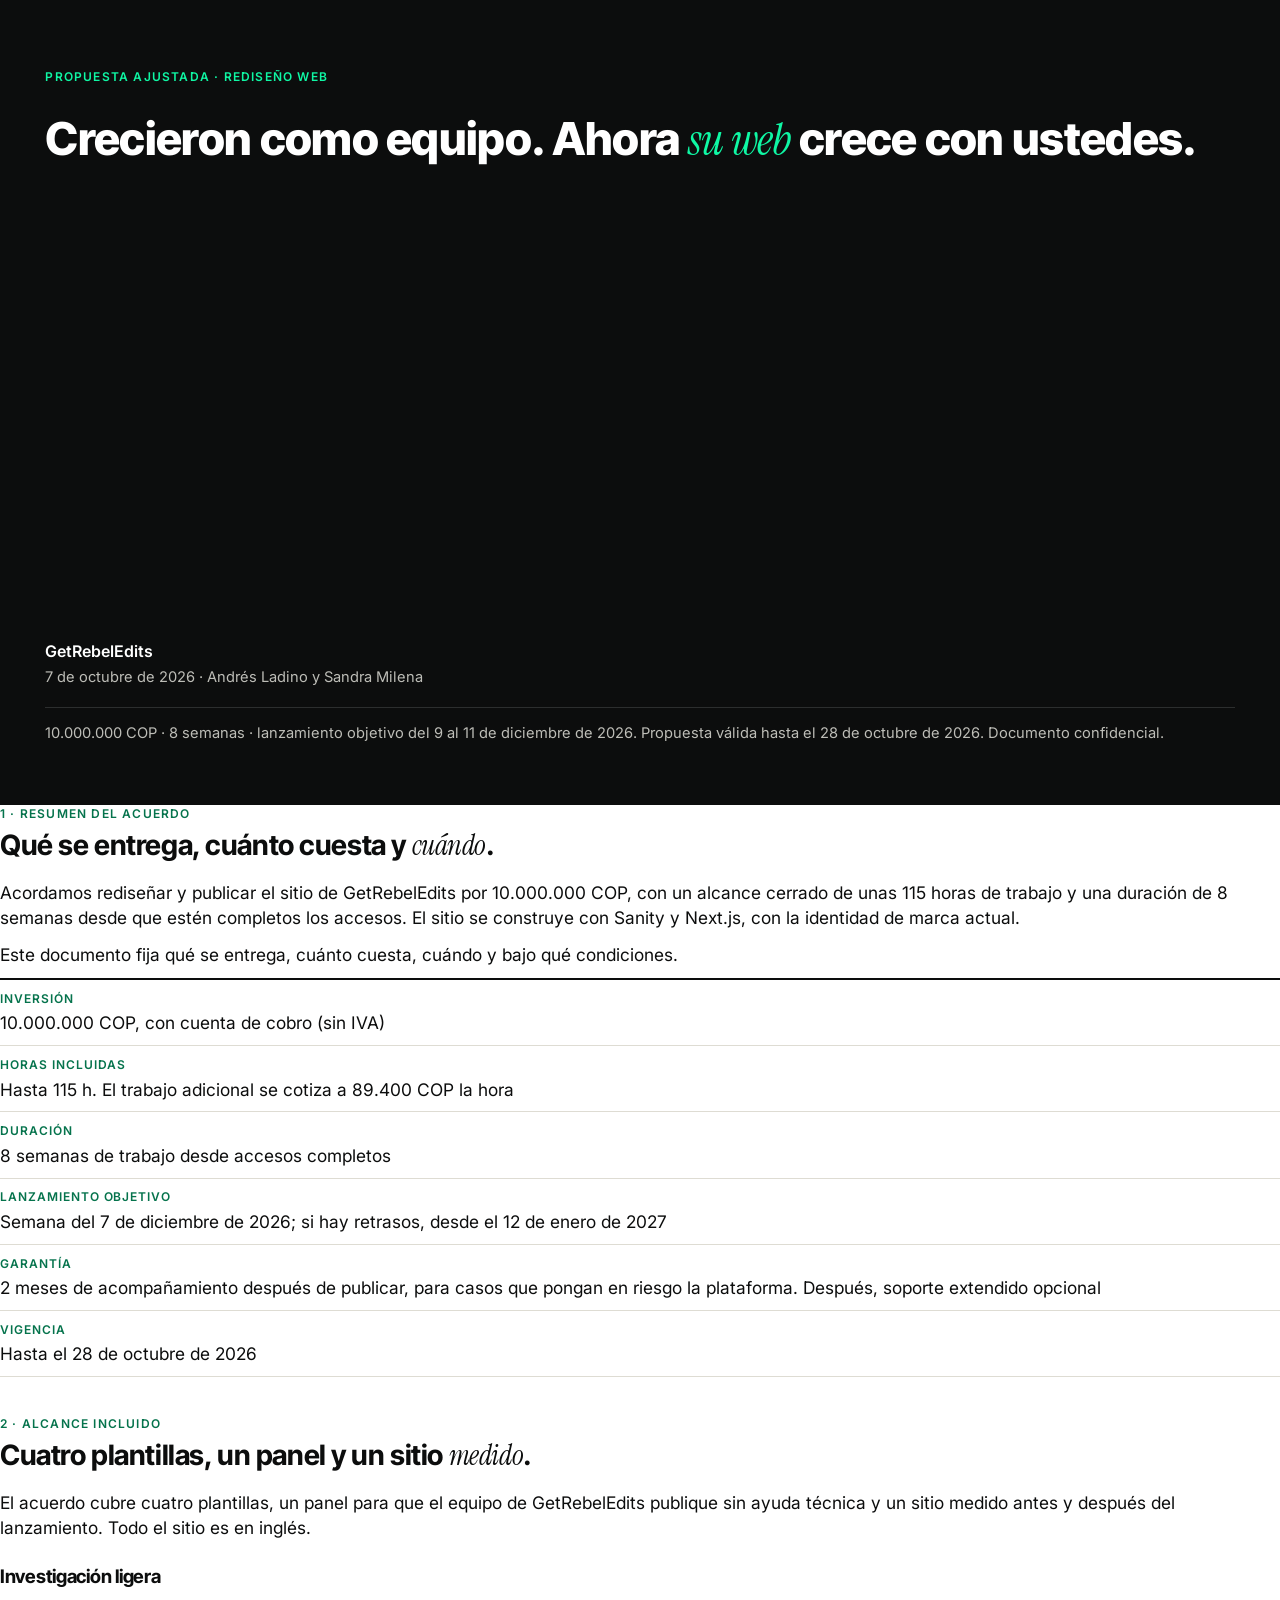
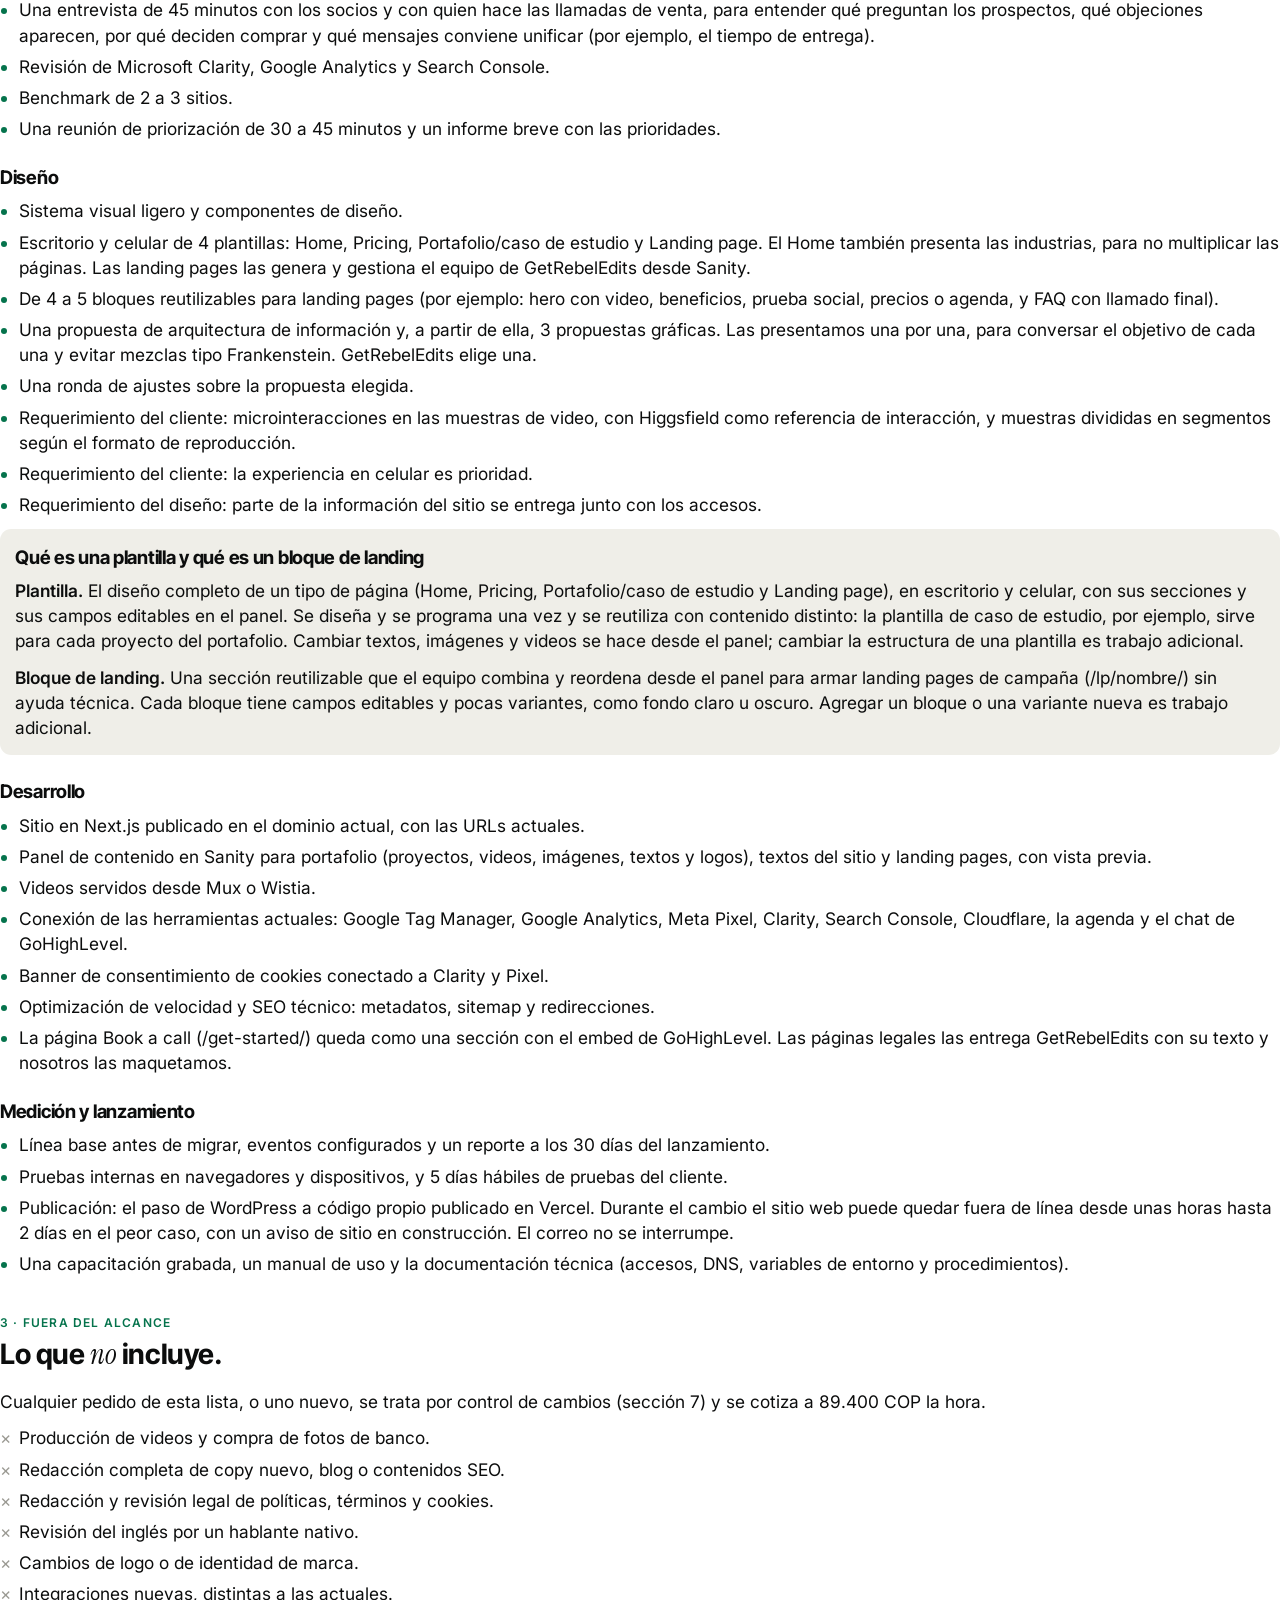
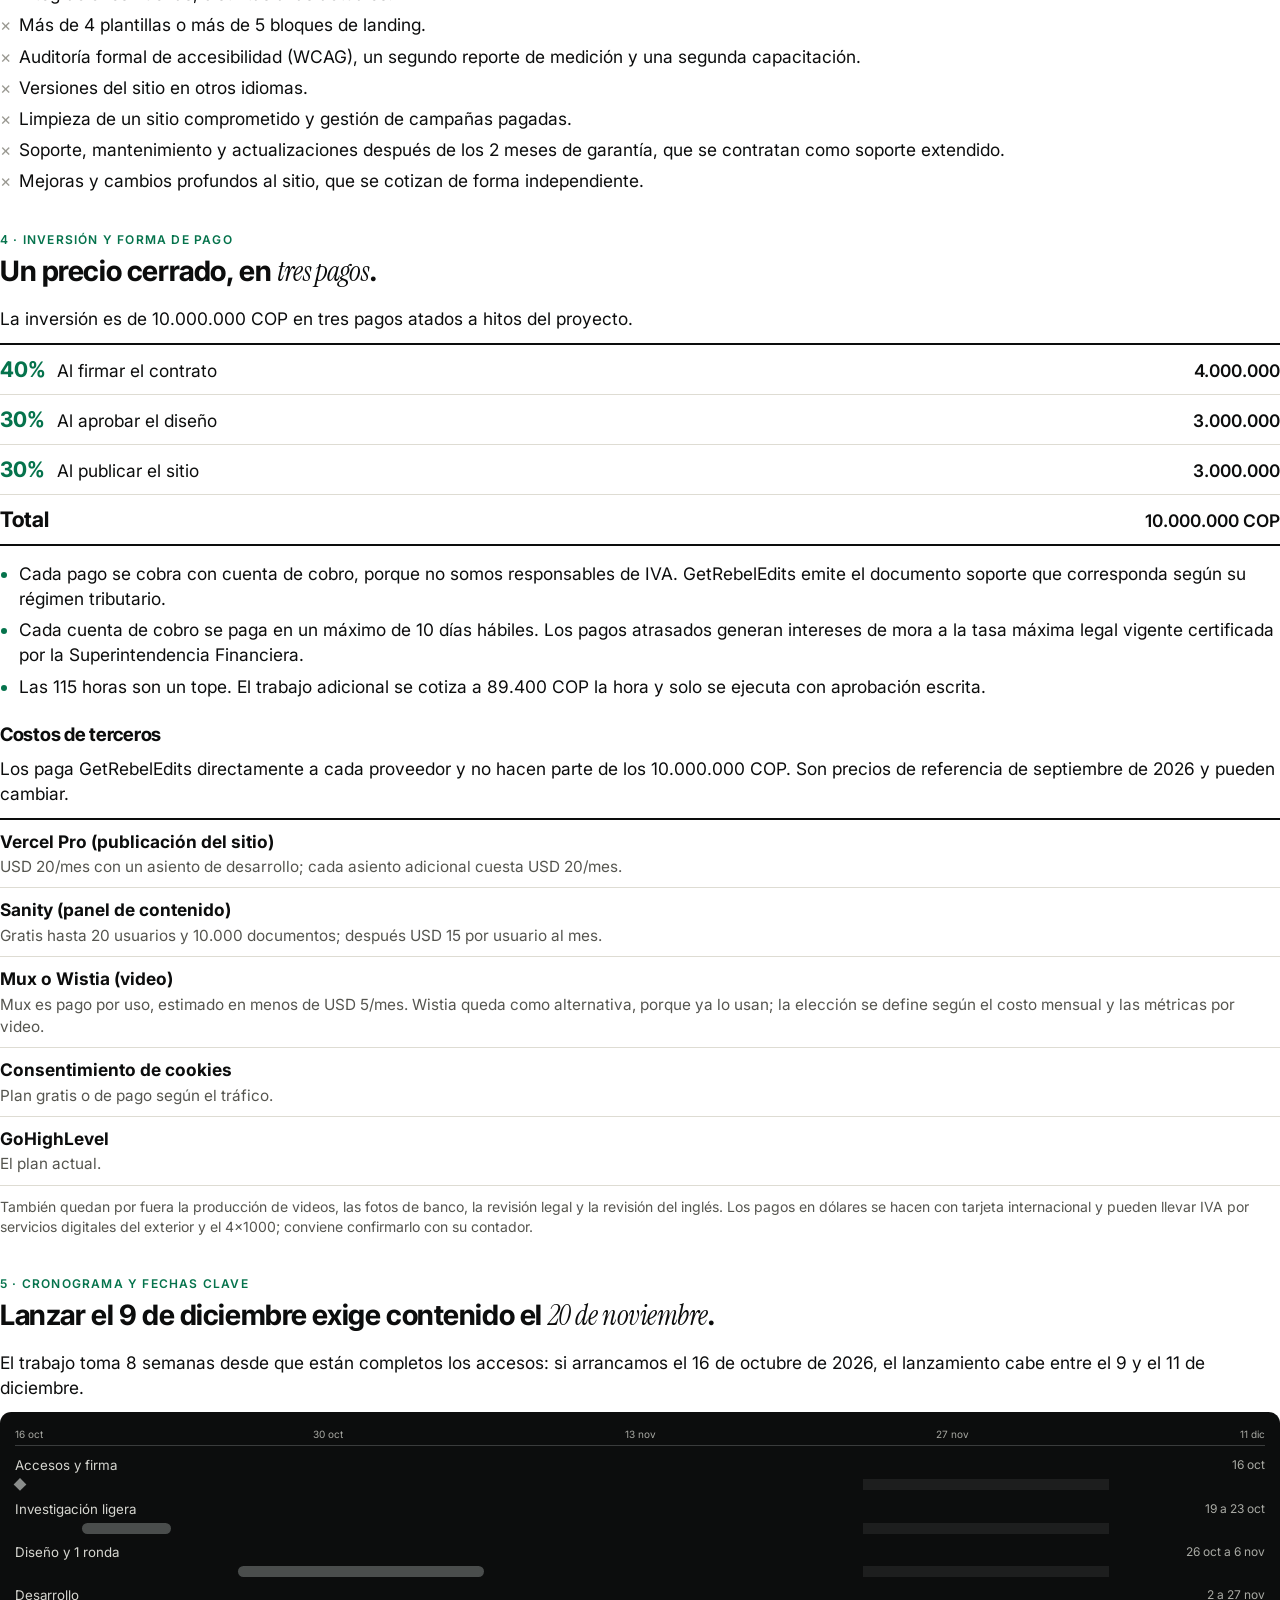
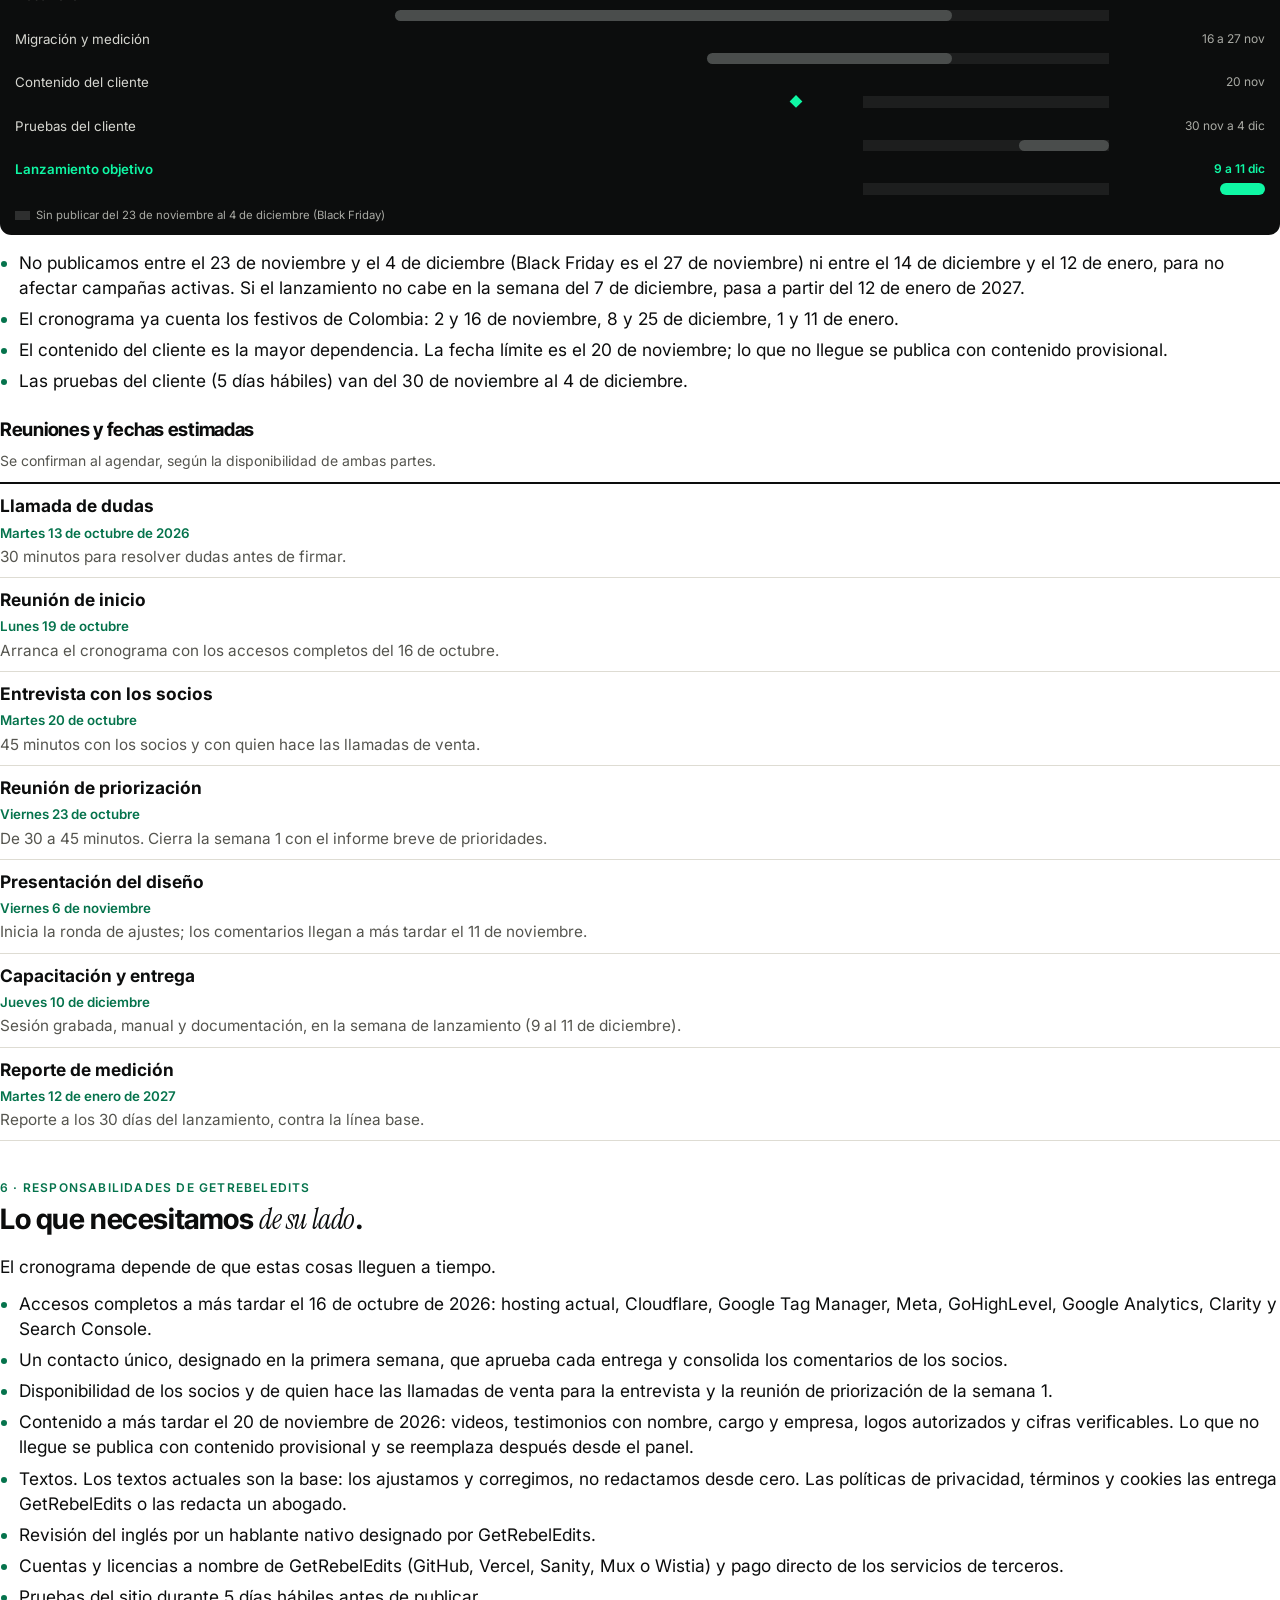
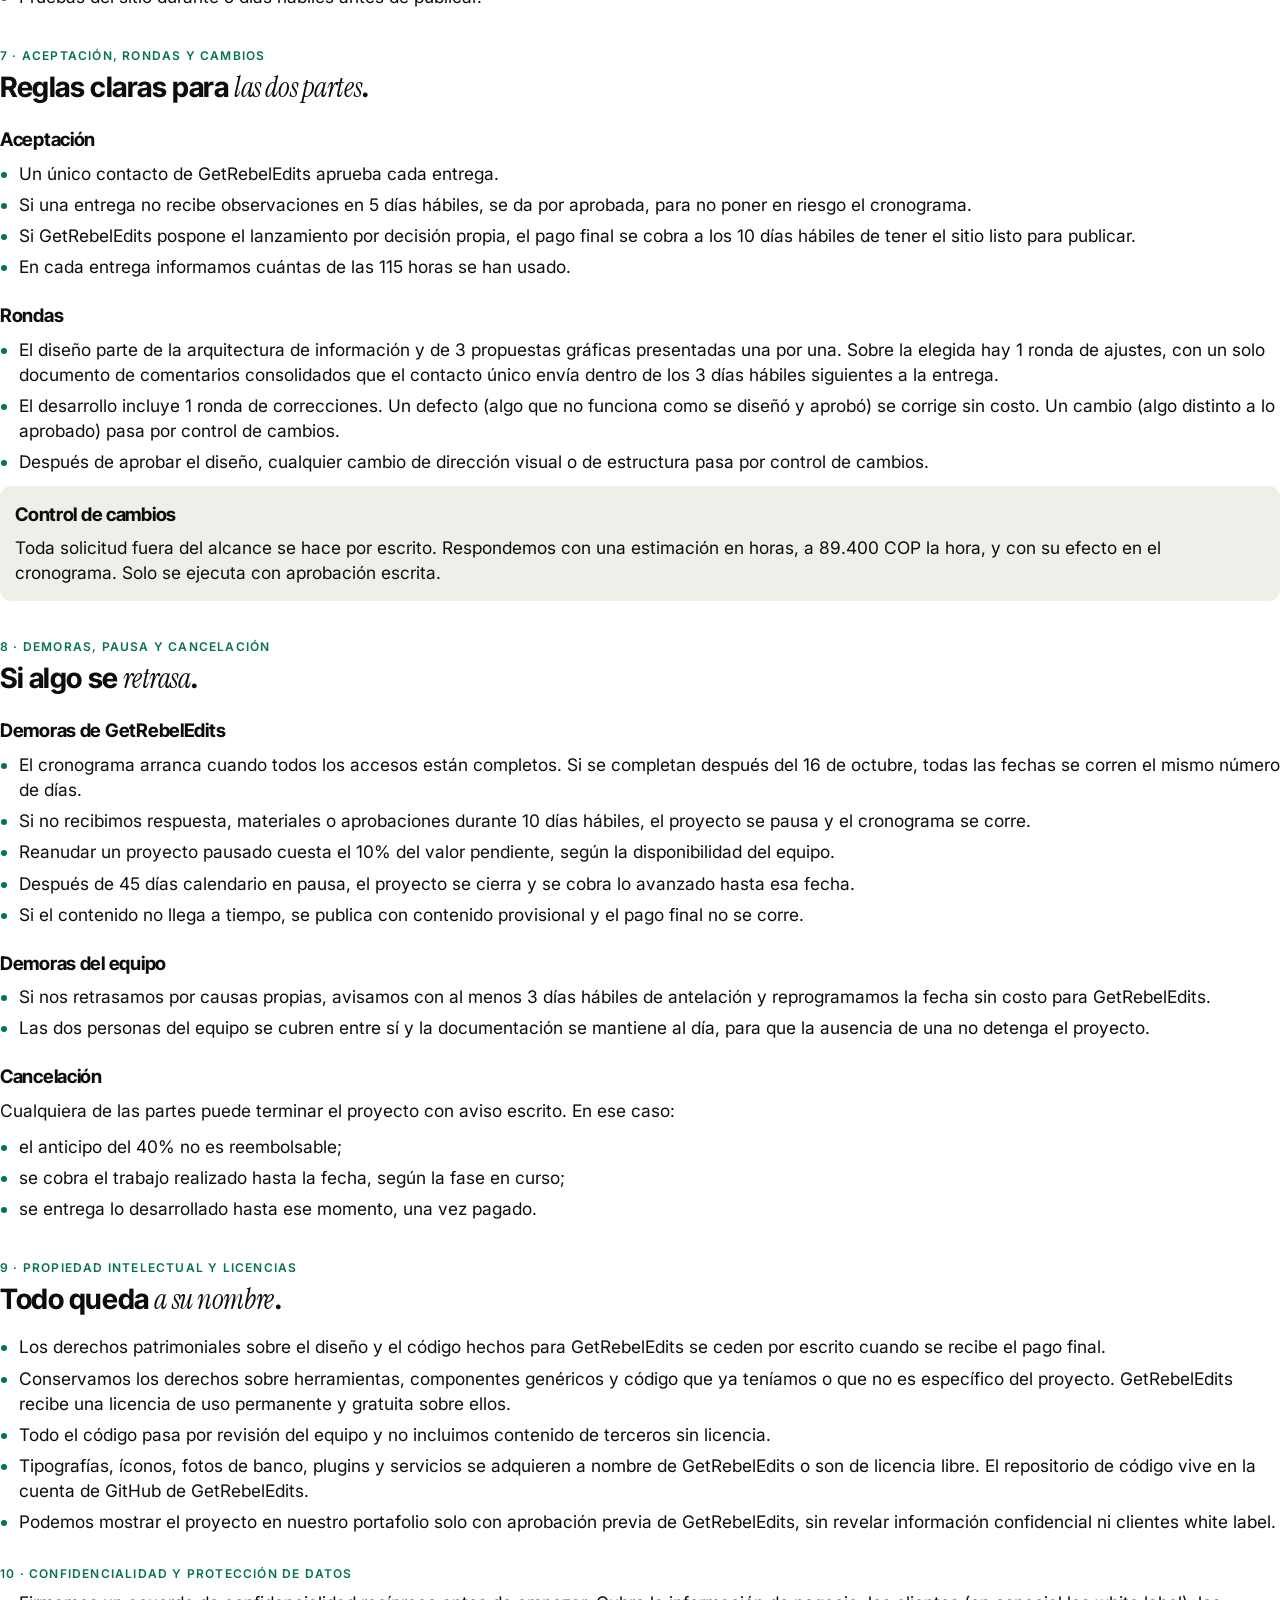
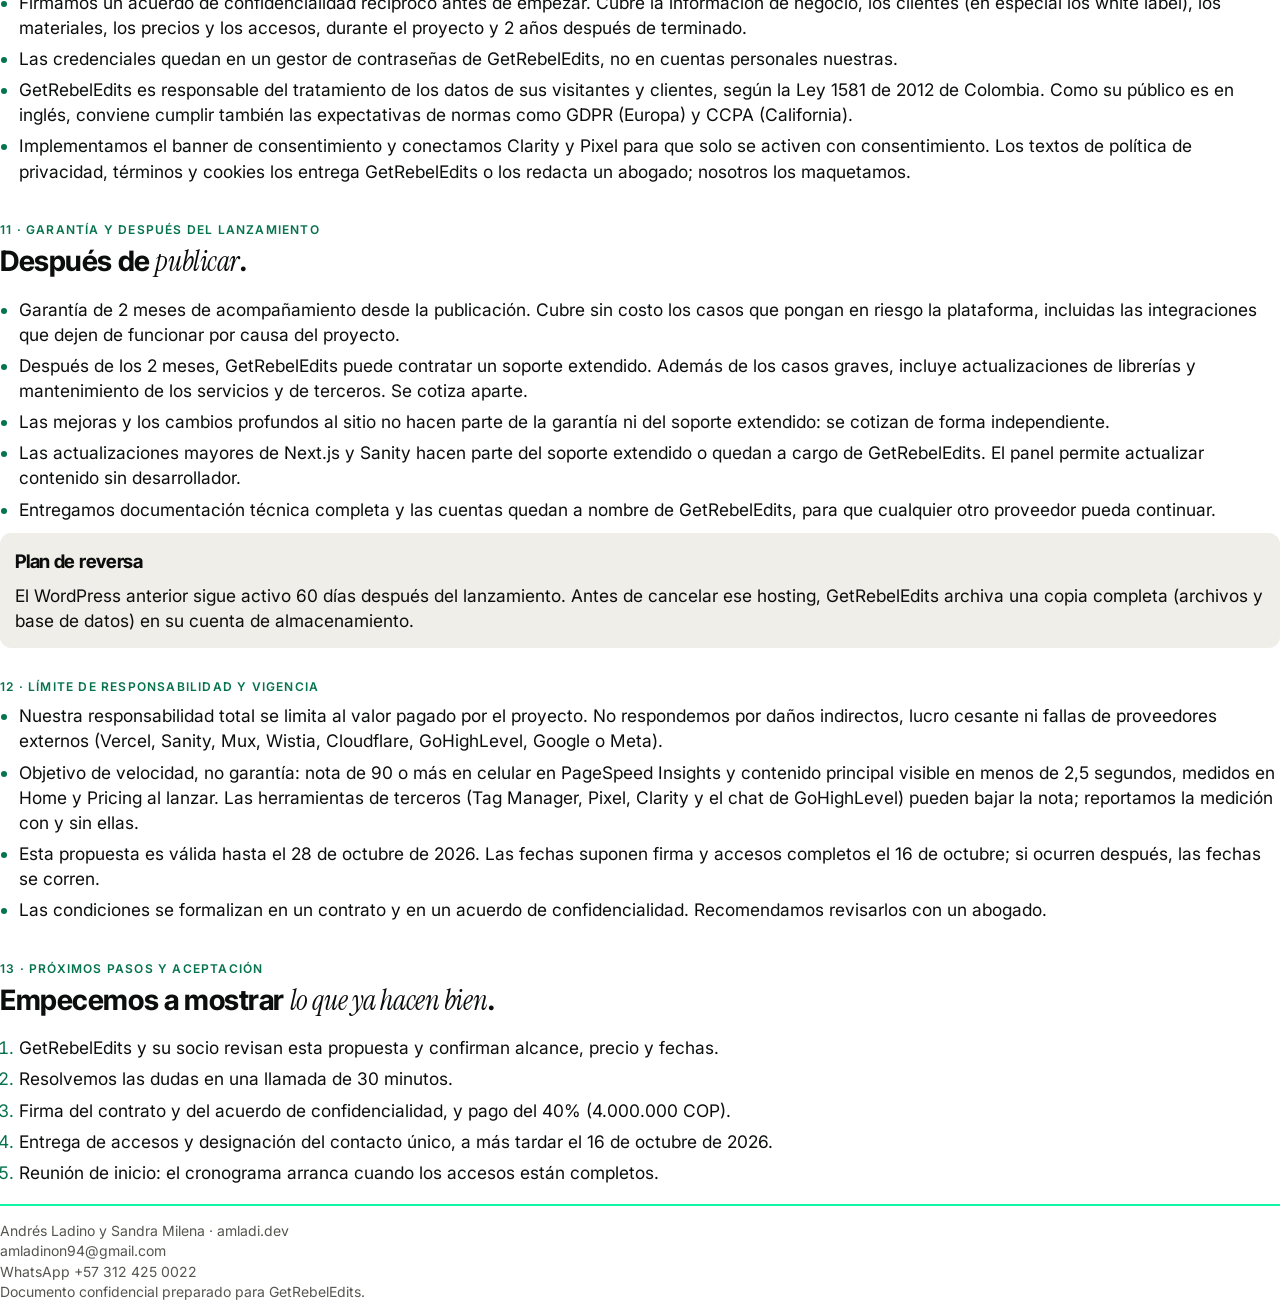
==== pdf-fuente/propuesta.html @ 44fd83f7 "Propuesta ajustada: 10M, 4 plantillas, cronograma y PDF para celular Co-Authored-By: Claude Opus 5.5" ====
<!doctype html>
<html lang="es">
<head>
<meta charset="utf-8">
<title>Propuesta de rediseño web · GetRebelEdits</title>
<link href="https://fonts.googleapis.com/css2?family=Inter:wght@400;500;600&family=Inter+Tight:wght@600;700;800&family=Instrument+Serif:ital@1&display=swap" rel="stylesheet">
<style>
  /* Formato para leer en celular: 120 × 213 mm, cuerpo 13 pt */
  @page { size: 120mm 213mm; margin: 13mm 12mm 14mm; }
  @page :first { margin: 0; }
  :root { --ink:#0c0d0d; --muted:#55554f; --line:#dedcd3; --mint:#0ff7a4; --mint-ink:#05734c; --tint:#efeee8; }
  * { box-sizing: border-box; }
  html { -webkit-print-color-adjust: exact; print-color-adjust: exact; }
  body { margin:0; font-family:"Inter",sans-serif; font-size:13pt; line-height:1.45; color:var(--ink); }
  h1,h2,h3 { font-family:"Inter Tight","Inter",sans-serif; letter-spacing:-.015em; margin:0; break-after:avoid; break-inside:avoid; }
  em { font-family:"Instrument Serif",Georgia,serif; font-style:italic; font-weight:400; }
  p { margin:0 0 3mm; }
  ul, ol { margin:0 0 3mm; padding-left:5mm; }
  li { margin-bottom:1.6mm; }
  li::marker { color:var(--mint-ink); }
  strong { font-weight:600; }

  .cover { height:213mm; display:flex; flex-direction:column; justify-content:space-between; break-after:page;
           background:var(--ink); color:#fff; margin:0; padding:18mm 12mm 16mm; }
  .cover .kicker { font-size:9pt; font-weight:600; letter-spacing:.1em; text-transform:uppercase; color:var(--mint); }
  .cover h1 { font-size:34pt; line-height:1; font-weight:800; margin-top:8mm; }
  .cover h1 em { color:var(--mint); }
  .cover .meta { font-size:11pt; color:#bdbdb7; }
  .cover .meta b { color:#fff; font-weight:600; display:block; font-size:12pt; margin-bottom:1mm; }
  .cover .stamp { border-top:1px solid #2c2e2e; padding-top:4mm; margin-top:5mm; }

  section { margin-top:10mm; }
  section:first-of-type { margin-top:0; }
  .num { break-after:avoid; font-size:9pt; font-weight:600; letter-spacing:.1em; text-transform:uppercase; color:var(--mint-ink); margin-bottom:2mm; }
  h2 { font-size:21pt; line-height:1.08; font-weight:700; margin-bottom:5mm; }
  h3 { font-size:14pt; font-weight:700; margin:6mm 0 2mm; }
  .lead { color:var(--muted); }

  .facts { border-top:2px solid var(--ink); margin:0 0 4mm; }
  .facts div { border-bottom:1px solid var(--line); padding:2.6mm 0; break-inside:avoid; }
  .facts dt { font-size:9pt; font-weight:600; letter-spacing:.08em; text-transform:uppercase; color:var(--mint-ink); }
  .facts dd { margin:.8mm 0 0; }

  .box { background:var(--tint); border-radius:3mm; padding:4mm; margin:3mm 0; -webkit-box-decoration-break:clone; box-decoration-break:clone; }
  .box h3 { margin-top:0; }
  .box p:last-child, .box ul:last-child { margin-bottom:0; }

  .pay { border-top:2px solid var(--ink); margin-bottom:4mm; }
  .pay div { display:flex; justify-content:space-between; align-items:baseline; border-bottom:1px solid var(--line); padding:2.4mm 0; }
  .pay b { font-family:"Inter Tight",sans-serif; font-size:16pt; color:var(--mint-ink); width:15mm; }
  .pay span { flex:1; }
  .pay i { font-style:normal; font-weight:600; }
  .pay .total { border-bottom:2px solid var(--ink); }
  .pay .total b { color:var(--ink); }

  /* Gantt para página angosta: 56 días del 16 oct al 11 dic */
  .gantt { background:var(--ink); color:#d6d6d0; border-radius:3mm; padding:4mm 4mm 3mm; margin:3mm 0 4mm; break-inside:avoid; }
  .g-axis { position:relative; height:5mm; font-size:7.5pt; color:#a9aaa4; border-bottom:1px solid #3a3c3c; margin-bottom:1.5mm; }
  .g-axis span { position:absolute; left:calc(var(--d)/56*100%); transform:translateX(-50%); white-space:nowrap; }
  .g-axis span:first-child { transform:none; } .g-axis span:last-child { transform:translateX(-100%); }
  .g-row { padding:1.2mm 0; }
  .g-row .t { display:flex; justify-content:space-between; font-size:10pt; }
  .g-row .t small { font-size:9pt; color:#a9aaa4; }
  .g-track { position:relative; height:3mm; margin-top:1mm; background:linear-gradient(90deg, transparent calc(38/56*100%), rgba(255,255,255,.07) calc(38/56*100%), rgba(255,255,255,.07) calc(49/56*100%), transparent calc(49/56*100%)); }
  .g-bar { position:absolute; top:0; height:3mm; left:calc(var(--a)/56*100%); width:calc((var(--b) - var(--a))/56*100%); border-radius:2mm; background:#4a4d4c; }
  .g-ms { position:absolute; top:.25mm; left:calc(var(--a)/56*100%); width:2.5mm; height:2.5mm; transform:translateX(-50%) rotate(45deg); background:#8a8d8b; }
  .g-row.key .g-ms, .g-row.launch .g-bar { background:var(--mint); }
  .g-row.launch .t { color:var(--mint); font-weight:600; }
  .g-note { font-size:8.5pt; color:#a9aaa4; margin-top:2mm; }
  .g-note i { display:inline-block; width:4mm; height:2.4mm; background:rgba(255,255,255,.14); vertical-align:middle; margin-right:1.5mm; }

  .meet div { border-bottom:1px solid var(--line); padding:2.4mm 0; break-inside:avoid; }
  .meet div:first-child { border-top:2px solid var(--ink); }
  .meet b { display:block; } .meet small { color:var(--mint-ink); font-weight:600; font-size:10pt; }
  .meet p { margin:.6mm 0 0; color:var(--muted); font-size:11.5pt; }

  .cost div { border-bottom:1px solid var(--line); padding:2.4mm 0; break-inside:avoid; }
  .cost div:first-child { border-top:2px solid var(--ink); }
  .cost b { display:block; }
  .cost p { margin:.6mm 0 0; color:var(--muted); font-size:11.5pt; }

  .x { list-style:none; padding:0; }
  .x li { padding-left:5mm; position:relative; }
  .x li::before { content:"×"; position:absolute; left:0; color:#9b9a93; }

  .small { font-size:10.5pt; color:var(--muted); }
  .end { margin-top:5mm; padding-top:4mm; border-top:2px solid var(--mint); font-size:10.5pt; color:var(--muted); }
</style>
</head>
<body>

<div class="cover">
  <div>
    <div class="kicker">Propuesta ajustada · Rediseño web</div>
    <h1>Crecieron como equipo. Ahora <em>su web</em> crece con ustedes.</h1>
  </div>
  <div class="meta">
    <b>GetRebelEdits</b>
    7 de octubre de 2026 · Andrés Ladino y Sandra Milena
    <div class="stamp">10.000.000 COP · 8 semanas · lanzamiento objetivo del 9 al 11 de diciembre de 2026. Propuesta válida hasta el 28 de octubre de 2026. Documento confidencial.</div>
  </div>
</div>

<section>
  <div class="num">1 · Resumen del acuerdo</div>
  <h2>Qué se entrega, cuánto cuesta y <em>cuándo</em>.</h2>
  <p>Acordamos rediseñar y publicar el sitio de GetRebelEdits por 10.000.000 COP, con un alcance cerrado de unas 115 horas de trabajo y una duración de 8 semanas desde que estén completos los accesos. El sitio se construye con Sanity y Next.js, con la identidad de marca actual.</p>
  <p>Este documento fija qué se entrega, cuánto cuesta, cuándo y bajo qué condiciones.</p>
  <dl class="facts">
    <div><dt>Inversión</dt><dd>10.000.000 COP, con cuenta de cobro (sin IVA)</dd></div>
    <div><dt>Horas incluidas</dt><dd>Hasta 115 h. El trabajo adicional se cotiza a 89.400 COP la hora</dd></div>
    <div><dt>Duración</dt><dd>8 semanas de trabajo desde accesos completos</dd></div>
    <div><dt>Lanzamiento objetivo</dt><dd>Semana del 7 de diciembre de 2026; si hay retrasos, desde el 12 de enero de 2027</dd></div>
    <div><dt>Garantía</dt><dd>2 meses de acompañamiento después de publicar, para casos que pongan en riesgo la plataforma. Después, soporte extendido opcional</dd></div>
    <div><dt>Vigencia</dt><dd>Hasta el 28 de octubre de 2026</dd></div>
  </dl>
</section>

<section>
  <div class="num">2 · Alcance incluido</div>
  <h2>Cuatro plantillas, un panel y un sitio <em>medido</em>.</h2>
  <p>El acuerdo cubre cuatro plantillas, un panel para que el equipo de GetRebelEdits publique sin ayuda técnica y un sitio medido antes y después del lanzamiento. Todo el sitio es en inglés.</p>

  <h3>Investigación ligera</h3>
  <ul>
    <li>Una entrevista de 45 minutos con los socios y con quien hace las llamadas de venta, para entender qué preguntan los prospectos, qué objeciones aparecen, por qué deciden comprar y qué mensajes conviene unificar (por ejemplo, el tiempo de entrega).</li>
    <li>Revisión de Microsoft Clarity, Google Analytics y Search Console.</li>
    <li>Benchmark de 2 a 3 sitios.</li>
    <li>Una reunión de priorización de 30 a 45 minutos y un informe breve con las prioridades.</li>
  </ul>

  <h3>Diseño</h3>
  <ul>
    <li>Sistema visual ligero y componentes de diseño.</li>
    <li>Escritorio y celular de 4 plantillas: Home, Pricing, Portafolio/caso de estudio y Landing page. El Home también presenta las industrias, para no multiplicar las páginas. Las landing pages las genera y gestiona el equipo de GetRebelEdits desde Sanity.</li>
    <li>De 4 a 5 bloques reutilizables para landing pages (por ejemplo: hero con video, beneficios, prueba social, precios o agenda, y FAQ con llamado final).</li>
    <li>Una propuesta de arquitectura de información y, a partir de ella, 3 propuestas gráficas. Las presentamos una por una, para conversar el objetivo de cada una y evitar mezclas tipo Frankenstein. GetRebelEdits elige una.</li>
    <li>Una ronda de ajustes sobre la propuesta elegida.</li>
    <li>Requerimiento del cliente: microinteracciones en las muestras de video, con Higgsfield como referencia de interacción, y muestras divididas en segmentos según el formato de reproducción.</li>
    <li>Requerimiento del cliente: la experiencia en celular es prioridad.</li>
    <li>Requerimiento del diseño: parte de la información del sitio se entrega junto con los accesos.</li>
  </ul>

  <div class="box">
    <h3>Qué es una plantilla y qué es un bloque de landing</h3>
    <p><strong>Plantilla.</strong> El diseño completo de un tipo de página (Home, Pricing, Portafolio/caso de estudio y Landing page), en escritorio y celular, con sus secciones y sus campos editables en el panel. Se diseña y se programa una vez y se reutiliza con contenido distinto: la plantilla de caso de estudio, por ejemplo, sirve para cada proyecto del portafolio. Cambiar textos, imágenes y videos se hace desde el panel; cambiar la estructura de una plantilla es trabajo adicional.</p>
    <p><strong>Bloque de landing.</strong> Una sección reutilizable que el equipo combina y reordena desde el panel para armar landing pages de campaña (/lp/nombre/) sin ayuda técnica. Cada bloque tiene campos editables y pocas variantes, como fondo claro u oscuro. Agregar un bloque o una variante nueva es trabajo adicional.</p>
  </div>

  <h3>Desarrollo</h3>
  <ul>
    <li>Sitio en Next.js publicado en el dominio actual, con las URLs actuales.</li>
    <li>Panel de contenido en Sanity para portafolio (proyectos, videos, imágenes, textos y logos), textos del sitio y landing pages, con vista previa.</li>
    <li>Videos servidos desde Mux o Wistia.</li>
    <li>Conexión de las herramientas actuales: Google Tag Manager, Google Analytics, Meta Pixel, Clarity, Search Console, Cloudflare, la agenda y el chat de GoHighLevel.</li>
    <li>Banner de consentimiento de cookies conectado a Clarity y Pixel.</li>
    <li>Optimización de velocidad y SEO técnico: metadatos, sitemap y redirecciones.</li>
    <li>La página Book a call (/get-started/) queda como una sección con el embed de GoHighLevel. Las páginas legales las entrega GetRebelEdits con su texto y nosotros las maquetamos.</li>
  </ul>

  <h3>Medición y lanzamiento</h3>
  <ul>
    <li>Línea base antes de migrar, eventos configurados y un reporte a los 30 días del lanzamiento.</li>
    <li>Pruebas internas en navegadores y dispositivos, y 5 días hábiles de pruebas del cliente.</li>
    <li>Publicación: el paso de WordPress a código propio publicado en Vercel. Durante el cambio el sitio web puede quedar fuera de línea desde unas horas hasta 2 días en el peor caso, con un aviso de sitio en construcción. El correo no se interrumpe.</li>
    <li>Una capacitación grabada, un manual de uso y la documentación técnica (accesos, DNS, variables de entorno y procedimientos).</li>
  </ul>
</section>

<section>
  <div class="num">3 · Fuera del alcance</div>
  <h2>Lo que <em>no</em> incluye.</h2>
  <p>Cualquier pedido de esta lista, o uno nuevo, se trata por control de cambios (sección 7) y se cotiza a 89.400 COP la hora.</p>
  <ul class="x">
    <li>Producción de videos y compra de fotos de banco.</li>
    <li>Redacción completa de copy nuevo, blog o contenidos SEO.</li>
    <li>Redacción y revisión legal de políticas, términos y cookies.</li>
    <li>Revisión del inglés por un hablante nativo.</li>
    <li>Cambios de logo o de identidad de marca.</li>
    <li>Integraciones nuevas, distintas a las actuales.</li>
    <li>Más de 4 plantillas o más de 5 bloques de landing.</li>
    <li>Auditoría formal de accesibilidad (WCAG), un segundo reporte de medición y una segunda capacitación.</li>
    <li>Versiones del sitio en otros idiomas.</li>
    <li>Limpieza de un sitio comprometido y gestión de campañas pagadas.</li>
    <li>Soporte, mantenimiento y actualizaciones después de los 2 meses de garantía, que se contratan como soporte extendido.</li>
    <li>Mejoras y cambios profundos al sitio, que se cotizan de forma independiente.</li>
  </ul>
</section>

<section>
  <div class="num">4 · Inversión y forma de pago</div>
  <h2>Un precio cerrado, en <em>tres pagos</em>.</h2>
  <p>La inversión es de 10.000.000 COP en tres pagos atados a hitos del proyecto.</p>
  <div class="pay">
    <div><b>40%</b><span>Al firmar el contrato</span><i>4.000.000</i></div>
    <div><b>30%</b><span>Al aprobar el diseño</span><i>3.000.000</i></div>
    <div><b>30%</b><span>Al publicar el sitio</span><i>3.000.000</i></div>
    <div class="total"><b>Total</b><span></span><i>10.000.000 COP</i></div>
  </div>
  <ul>
    <li>Cada pago se cobra con cuenta de cobro, porque no somos responsables de IVA. GetRebelEdits emite el documento soporte que corresponda según su régimen tributario.</li>
    <li>Cada cuenta de cobro se paga en un máximo de 10 días hábiles. Los pagos atrasados generan intereses de mora a la tasa máxima legal vigente certificada por la Superintendencia Financiera.</li>
    <li>Las 115 horas son un tope. El trabajo adicional se cotiza a 89.400 COP la hora y solo se ejecuta con aprobación escrita.</li>
  </ul>

  <h3>Costos de terceros</h3>
  <p>Los paga GetRebelEdits directamente a cada proveedor y no hacen parte de los 10.000.000 COP. Son precios de referencia de septiembre de 2026 y pueden cambiar.</p>
  <div class="cost">
    <div><b>Vercel Pro (publicación del sitio)</b><p>USD 20/mes con un asiento de desarrollo; cada asiento adicional cuesta USD 20/mes.</p></div>
    <div><b>Sanity (panel de contenido)</b><p>Gratis hasta 20 usuarios y 10.000 documentos; después USD 15 por usuario al mes.</p></div>
    <div><b>Mux o Wistia (video)</b><p>Mux es pago por uso, estimado en menos de USD 5/mes. Wistia queda como alternativa, porque ya lo usan; la elección se define según el costo mensual y las métricas por video.</p></div>
    <div><b>Consentimiento de cookies</b><p>Plan gratis o de pago según el tráfico.</p></div>
    <div><b>GoHighLevel</b><p>El plan actual.</p></div>
  </div>
  <p class="small" style="margin-top:3mm">También quedan por fuera la producción de videos, las fotos de banco, la revisión legal y la revisión del inglés. Los pagos en dólares se hacen con tarjeta internacional y pueden llevar IVA por servicios digitales del exterior y el 4x1000; conviene confirmarlo con su contador.</p>
</section>

<section>
  <div class="num">5 · Cronograma y fechas clave</div>
  <h2>Lanzar el 9 de diciembre exige contenido el <em>20 de noviembre</em>.</h2>
  <p>El trabajo toma 8 semanas desde que están completos los accesos: si arrancamos el 16 de octubre de 2026, el lanzamiento cabe entre el 9 y el 11 de diciembre.</p>

  <div class="gantt">
    <div class="g-axis"><span style="--d:0">16 oct</span><span style="--d:14">30 oct</span><span style="--d:28">13 nov</span><span style="--d:42">27 nov</span><span style="--d:56">11 dic</span></div>
    <div class="g-row"><div class="t">Accesos y firma <small>16 oct</small></div><div class="g-track"><i class="g-ms" style="--a:0;left:1.3mm"></i></div></div>
    <div class="g-row"><div class="t">Investigación ligera <small>19 a 23 oct</small></div><div class="g-track"><i class="g-bar" style="--a:3;--b:7"></i></div></div>
    <div class="g-row"><div class="t">Diseño y 1 ronda <small>26 oct a 6 nov</small></div><div class="g-track"><i class="g-bar" style="--a:10;--b:21"></i></div></div>
    <div class="g-row"><div class="t">Desarrollo <small>2 a 27 nov</small></div><div class="g-track"><i class="g-bar" style="--a:17;--b:42"></i></div></div>
    <div class="g-row"><div class="t">Migración y medición <small>16 a 27 nov</small></div><div class="g-track"><i class="g-bar" style="--a:31;--b:42"></i></div></div>
    <div class="g-row key"><div class="t">Contenido del cliente <small>20 nov</small></div><div class="g-track"><i class="g-ms" style="--a:35"></i></div></div>
    <div class="g-row"><div class="t">Pruebas del cliente <small>30 nov a 4 dic</small></div><div class="g-track"><i class="g-bar" style="--a:45;--b:49"></i></div></div>
    <div class="g-row launch"><div class="t">Lanzamiento objetivo <small style="color:inherit">9 a 11 dic</small></div><div class="g-track"><i class="g-bar" style="--a:54;--b:56"></i></div></div>
    <div class="g-note"><i></i>Sin publicar del 23 de noviembre al 4 de diciembre (Black Friday)</div>
  </div>

  <ul>
    <li>No publicamos entre el 23 de noviembre y el 4 de diciembre (Black Friday es el 27 de noviembre) ni entre el 14 de diciembre y el 12 de enero, para no afectar campañas activas. Si el lanzamiento no cabe en la semana del 7 de diciembre, pasa a partir del 12 de enero de 2027.</li>
    <li>El cronograma ya cuenta los festivos de Colombia: 2 y 16 de noviembre, 8 y 25 de diciembre, 1 y 11 de enero.</li>
    <li>El contenido del cliente es la mayor dependencia. La fecha límite es el 20 de noviembre; lo que no llegue se publica con contenido provisional.</li>
    <li>Las pruebas del cliente (5 días hábiles) van del 30 de noviembre al 4 de diciembre.</li>
  </ul>

  <h3>Reuniones y fechas estimadas</h3>
  <p class="small">Se confirman al agendar, según la disponibilidad de ambas partes.</p>
  <div class="meet">
    <div><b>Llamada de dudas</b><small>Martes 13 de octubre de 2026</small><p>30 minutos para resolver dudas antes de firmar.</p></div>
    <div><b>Reunión de inicio</b><small>Lunes 19 de octubre</small><p>Arranca el cronograma con los accesos completos del 16 de octubre.</p></div>
    <div><b>Entrevista con los socios</b><small>Martes 20 de octubre</small><p>45 minutos con los socios y con quien hace las llamadas de venta.</p></div>
    <div><b>Reunión de priorización</b><small>Viernes 23 de octubre</small><p>De 30 a 45 minutos. Cierra la semana 1 con el informe breve de prioridades.</p></div>
    <div><b>Presentación del diseño</b><small>Viernes 6 de noviembre</small><p>Inicia la ronda de ajustes; los comentarios llegan a más tardar el 11 de noviembre.</p></div>
    <div><b>Capacitación y entrega</b><small>Jueves 10 de diciembre</small><p>Sesión grabada, manual y documentación, en la semana de lanzamiento (9 al 11 de diciembre).</p></div>
    <div><b>Reporte de medición</b><small>Martes 12 de enero de 2027</small><p>Reporte a los 30 días del lanzamiento, contra la línea base.</p></div>
  </div>
</section>

<section>
  <div class="num">6 · Responsabilidades de GetRebelEdits</div>
  <h2>Lo que necesitamos <em>de su lado</em>.</h2>
  <p>El cronograma depende de que estas cosas lleguen a tiempo.</p>
  <ul>
    <li>Accesos completos a más tardar el 16 de octubre de 2026: hosting actual, Cloudflare, Google Tag Manager, Meta, GoHighLevel, Google Analytics, Clarity y Search Console.</li>
    <li>Un contacto único, designado en la primera semana, que aprueba cada entrega y consolida los comentarios de los socios.</li>
    <li>Disponibilidad de los socios y de quien hace las llamadas de venta para la entrevista y la reunión de priorización de la semana 1.</li>
    <li>Contenido a más tardar el 20 de noviembre de 2026: videos, testimonios con nombre, cargo y empresa, logos autorizados y cifras verificables. Lo que no llegue se publica con contenido provisional y se reemplaza después desde el panel.</li>
    <li>Textos. Los textos actuales son la base: los ajustamos y corregimos, no redactamos desde cero. Las políticas de privacidad, términos y cookies las entrega GetRebelEdits o las redacta un abogado.</li>
    <li>Revisión del inglés por un hablante nativo designado por GetRebelEdits.</li>
    <li>Cuentas y licencias a nombre de GetRebelEdits (GitHub, Vercel, Sanity, Mux o Wistia) y pago directo de los servicios de terceros.</li>
    <li>Pruebas del sitio durante 5 días hábiles antes de publicar.</li>
  </ul>
</section>

<section>
  <div class="num">7 · Aceptación, rondas y cambios</div>
  <h2>Reglas claras para <em>las dos partes</em>.</h2>
  <h3>Aceptación</h3>
  <ul>
    <li>Un único contacto de GetRebelEdits aprueba cada entrega.</li>
    <li>Si una entrega no recibe observaciones en 5 días hábiles, se da por aprobada, para no poner en riesgo el cronograma.</li>
    <li>Si GetRebelEdits pospone el lanzamiento por decisión propia, el pago final se cobra a los 10 días hábiles de tener el sitio listo para publicar.</li>
    <li>En cada entrega informamos cuántas de las 115 horas se han usado.</li>
  </ul>
  <h3>Rondas</h3>
  <ul>
    <li>El diseño parte de la arquitectura de información y de 3 propuestas gráficas presentadas una por una. Sobre la elegida hay 1 ronda de ajustes, con un solo documento de comentarios consolidados que el contacto único envía dentro de los 3 días hábiles siguientes a la entrega.</li>
    <li>El desarrollo incluye 1 ronda de correcciones. Un defecto (algo que no funciona como se diseñó y aprobó) se corrige sin costo. Un cambio (algo distinto a lo aprobado) pasa por control de cambios.</li>
    <li>Después de aprobar el diseño, cualquier cambio de dirección visual o de estructura pasa por control de cambios.</li>
  </ul>
  <div class="box">
    <h3>Control de cambios</h3>
    <p>Toda solicitud fuera del alcance se hace por escrito. Respondemos con una estimación en horas, a 89.400 COP la hora, y con su efecto en el cronograma. Solo se ejecuta con aprobación escrita.</p>
  </div>
</section>

<section>
  <div class="num">8 · Demoras, pausa y cancelación</div>
  <h2>Si algo se <em>retrasa</em>.</h2>
  <h3>Demoras de GetRebelEdits</h3>
  <ul>
    <li>El cronograma arranca cuando todos los accesos están completos. Si se completan después del 16 de octubre, todas las fechas se corren el mismo número de días.</li>
    <li>Si no recibimos respuesta, materiales o aprobaciones durante 10 días hábiles, el proyecto se pausa y el cronograma se corre.</li>
    <li>Reanudar un proyecto pausado cuesta el 10% del valor pendiente, según la disponibilidad del equipo.</li>
    <li>Después de 45 días calendario en pausa, el proyecto se cierra y se cobra lo avanzado hasta esa fecha.</li>
    <li>Si el contenido no llega a tiempo, se publica con contenido provisional y el pago final no se corre.</li>
  </ul>
  <h3>Demoras del equipo</h3>
  <ul>
    <li>Si nos retrasamos por causas propias, avisamos con al menos 3 días hábiles de antelación y reprogramamos la fecha sin costo para GetRebelEdits.</li>
    <li>Las dos personas del equipo se cubren entre sí y la documentación se mantiene al día, para que la ausencia de una no detenga el proyecto.</li>
  </ul>
  <h3>Cancelación</h3>
  <p>Cualquiera de las partes puede terminar el proyecto con aviso escrito. En ese caso:</p>
  <ul>
    <li>el anticipo del 40% no es reembolsable;</li>
    <li>se cobra el trabajo realizado hasta la fecha, según la fase en curso;</li>
    <li>se entrega lo desarrollado hasta ese momento, una vez pagado.</li>
  </ul>
</section>

<section>
  <div class="num">9 · Propiedad intelectual y licencias</div>
  <h2>Todo queda <em>a su nombre</em>.</h2>
  <ul>
    <li>Los derechos patrimoniales sobre el diseño y el código hechos para GetRebelEdits se ceden por escrito cuando se recibe el pago final.</li>
    <li>Conservamos los derechos sobre herramientas, componentes genéricos y código que ya teníamos o que no es específico del proyecto. GetRebelEdits recibe una licencia de uso permanente y gratuita sobre ellos.</li>
    <li>Todo el código pasa por revisión del equipo y no incluimos contenido de terceros sin licencia.</li>
    <li>Tipografías, íconos, fotos de banco, plugins y servicios se adquieren a nombre de GetRebelEdits o son de licencia libre. El repositorio de código vive en la cuenta de GitHub de GetRebelEdits.</li>
    <li>Podemos mostrar el proyecto en nuestro portafolio solo con aprobación previa de GetRebelEdits, sin revelar información confidencial ni clientes white label.</li>
  </ul>

  <div class="num" style="margin-top:8mm">10 · Confidencialidad y protección de datos</div>
  <ul>
    <li>Firmamos un acuerdo de confidencialidad recíproco antes de empezar. Cubre la información de negocio, los clientes (en especial los white label), los materiales, los precios y los accesos, durante el proyecto y 2 años después de terminado.</li>
    <li>Las credenciales quedan en un gestor de contraseñas de GetRebelEdits, no en cuentas personales nuestras.</li>
    <li>GetRebelEdits es responsable del tratamiento de los datos de sus visitantes y clientes, según la Ley 1581 de 2012 de Colombia. Como su público es en inglés, conviene cumplir también las expectativas de normas como GDPR (Europa) y CCPA (California).</li>
    <li>Implementamos el banner de consentimiento y conectamos Clarity y Pixel para que solo se activen con consentimiento. Los textos de política de privacidad, términos y cookies los entrega GetRebelEdits o los redacta un abogado; nosotros los maquetamos.</li>
  </ul>
</section>

<section>
  <div class="num">11 · Garantía y después del lanzamiento</div>
  <h2>Después de <em>publicar</em>.</h2>
  <ul>
    <li>Garantía de 2 meses de acompañamiento desde la publicación. Cubre sin costo los casos que pongan en riesgo la plataforma, incluidas las integraciones que dejen de funcionar por causa del proyecto.</li>
    <li>Después de los 2 meses, GetRebelEdits puede contratar un soporte extendido. Además de los casos graves, incluye actualizaciones de librerías y mantenimiento de los servicios y de terceros. Se cotiza aparte.</li>
    <li>Las mejoras y los cambios profundos al sitio no hacen parte de la garantía ni del soporte extendido: se cotizan de forma independiente.</li>
    <li>Las actualizaciones mayores de Next.js y Sanity hacen parte del soporte extendido o quedan a cargo de GetRebelEdits. El panel permite actualizar contenido sin desarrollador.</li>
    <li>Entregamos documentación técnica completa y las cuentas quedan a nombre de GetRebelEdits, para que cualquier otro proveedor pueda continuar.</li>
  </ul>
  <div class="box">
    <h3>Plan de reversa</h3>
    <p>El WordPress anterior sigue activo 60 días después del lanzamiento. Antes de cancelar ese hosting, GetRebelEdits archiva una copia completa (archivos y base de datos) en su cuenta de almacenamiento.</p>
  </div>

  <div class="num" style="margin-top:8mm">12 · Límite de responsabilidad y vigencia</div>
  <ul>
    <li>Nuestra responsabilidad total se limita al valor pagado por el proyecto. No respondemos por daños indirectos, lucro cesante ni fallas de proveedores externos (Vercel, Sanity, Mux, Wistia, Cloudflare, GoHighLevel, Google o Meta).</li>
    <li>Objetivo de velocidad, no garantía: nota de 90 o más en celular en PageSpeed Insights y contenido principal visible en menos de 2,5 segundos, medidos en Home y Pricing al lanzar. Las herramientas de terceros (Tag Manager, Pixel, Clarity y el chat de GoHighLevel) pueden bajar la nota; reportamos la medición con y sin ellas.</li>
    <li>Esta propuesta es válida hasta el 28 de octubre de 2026. Las fechas suponen firma y accesos completos el 16 de octubre; si ocurren después, las fechas se corren.</li>
    <li>Las condiciones se formalizan en un contrato y en un acuerdo de confidencialidad. Recomendamos revisarlos con un abogado.</li>
  </ul>
</section>

<section>
  <div class="num">13 · Próximos pasos y aceptación</div>
  <h2>Empecemos a mostrar <em>lo que ya hacen bien</em>.</h2>
  <ol>
    <li>GetRebelEdits y su socio revisan esta propuesta y confirman alcance, precio y fechas.</li>
    <li>Resolvemos las dudas en una llamada de 30 minutos.</li>
    <li>Firma del contrato y del acuerdo de confidencialidad, y pago del 40% (4.000.000 COP).</li>
    <li>Entrega de accesos y designación del contacto único, a más tardar el 16 de octubre de 2026.</li>
    <li>Reunión de inicio: el cronograma arranca cuando los accesos están completos.</li>
  </ol>
  <div class="end">Andrés Ladino y Sandra Milena · amladi.dev<br>amladinon94@gmail.com<br>WhatsApp +57 312 425 0022<br>Documento confidencial preparado para GetRebelEdits.</div>
</section>

</body>
</html>
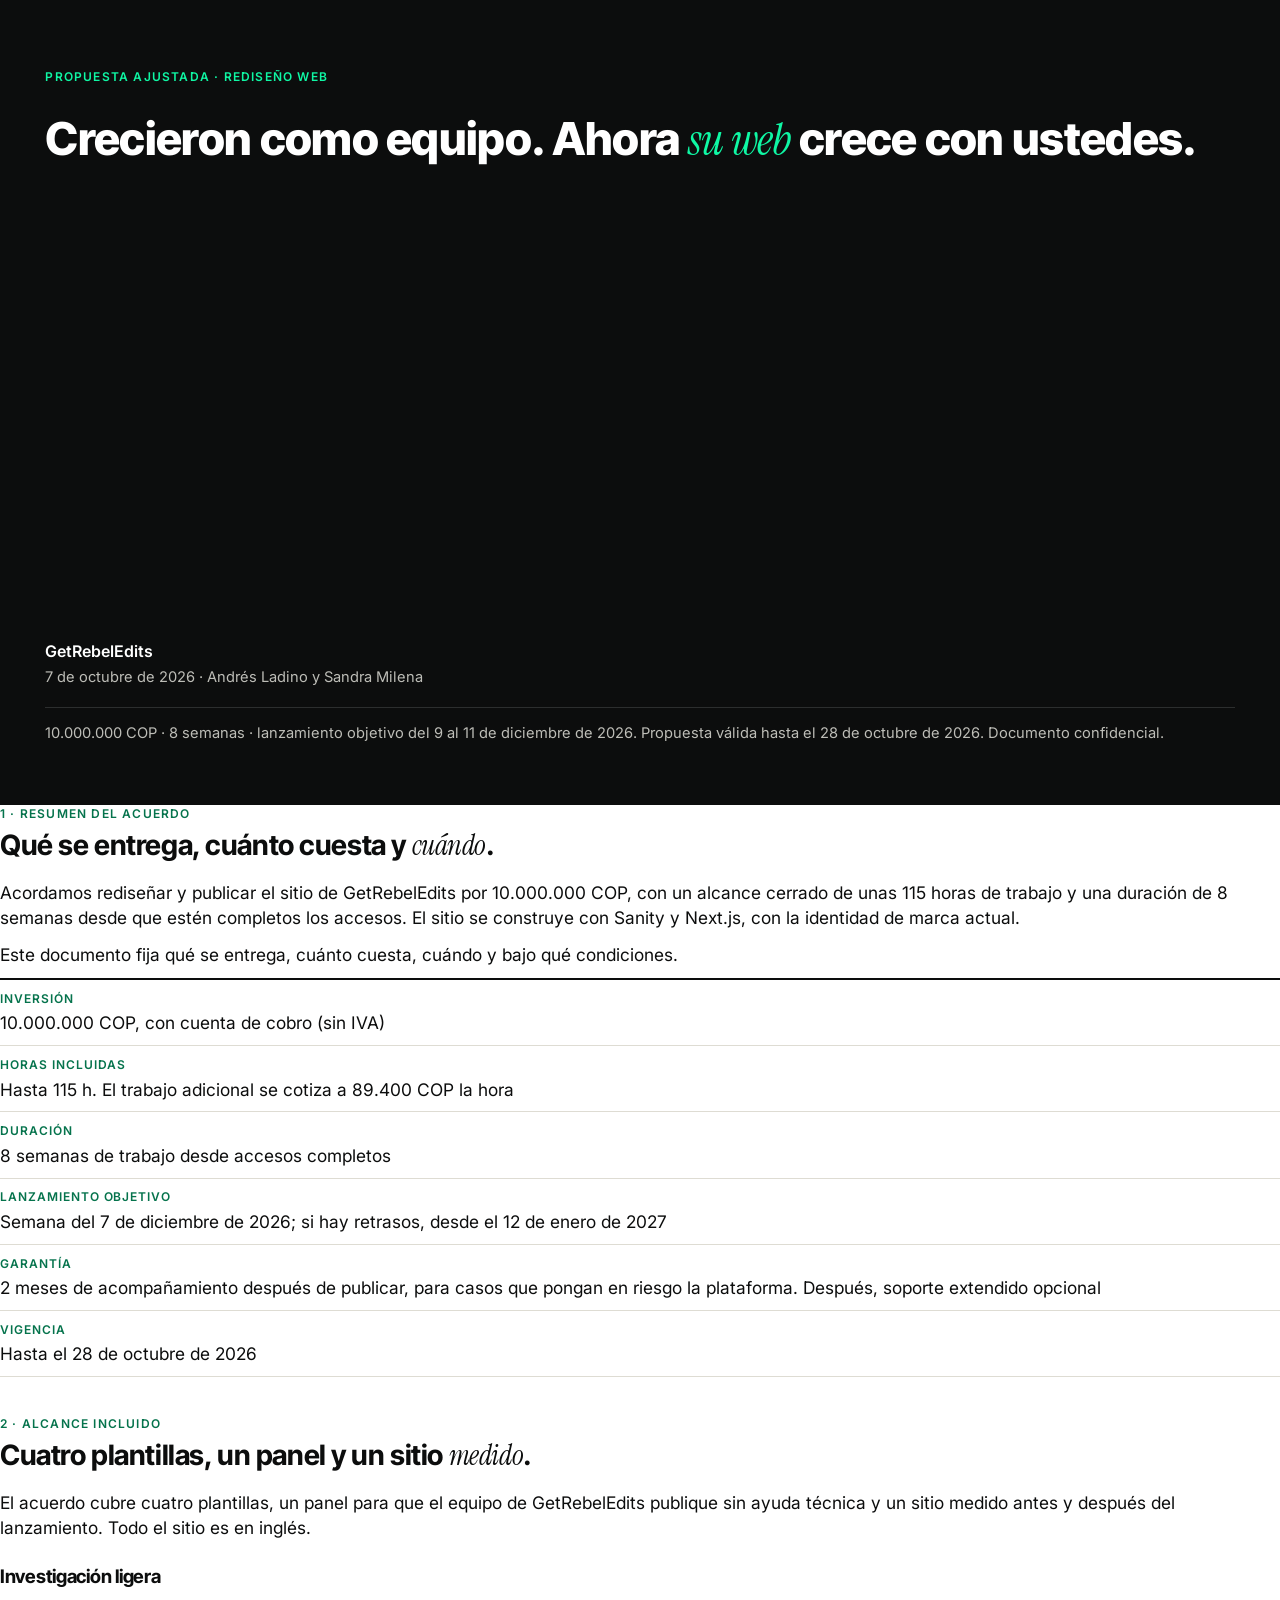
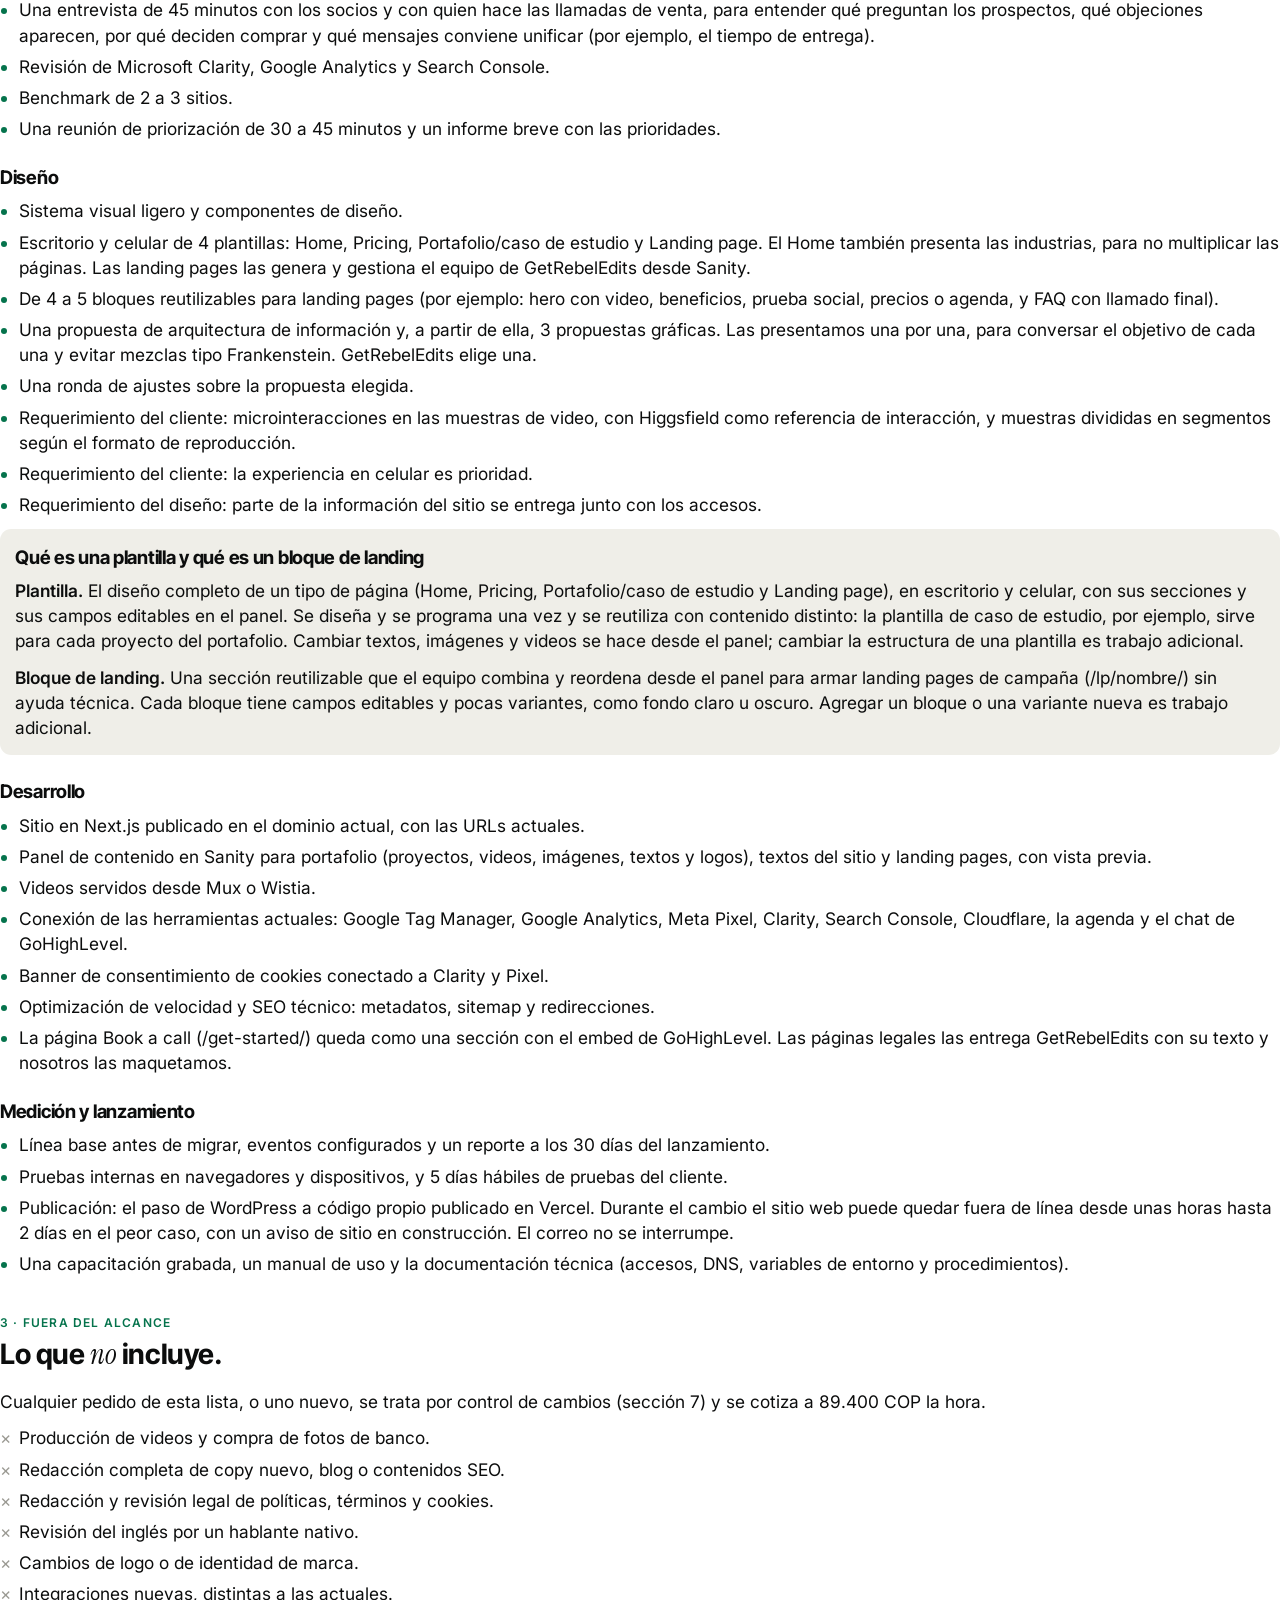
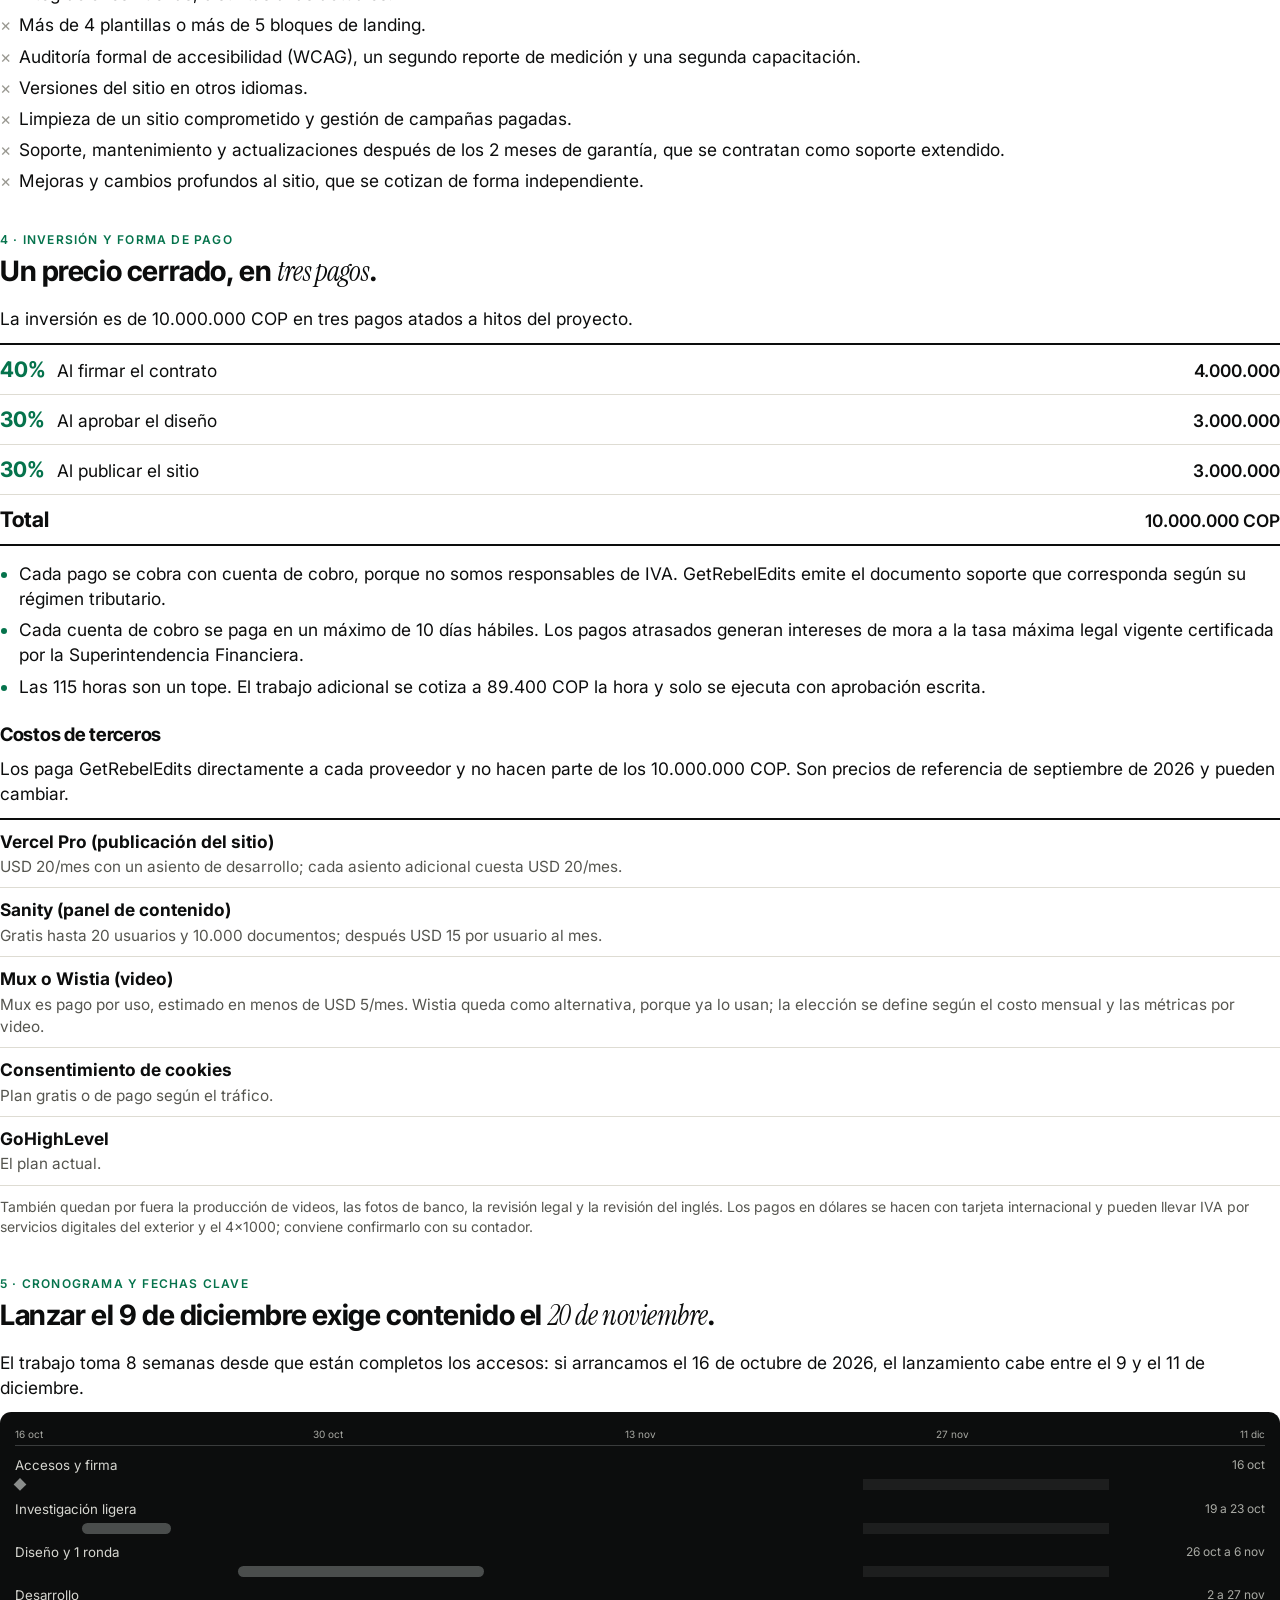
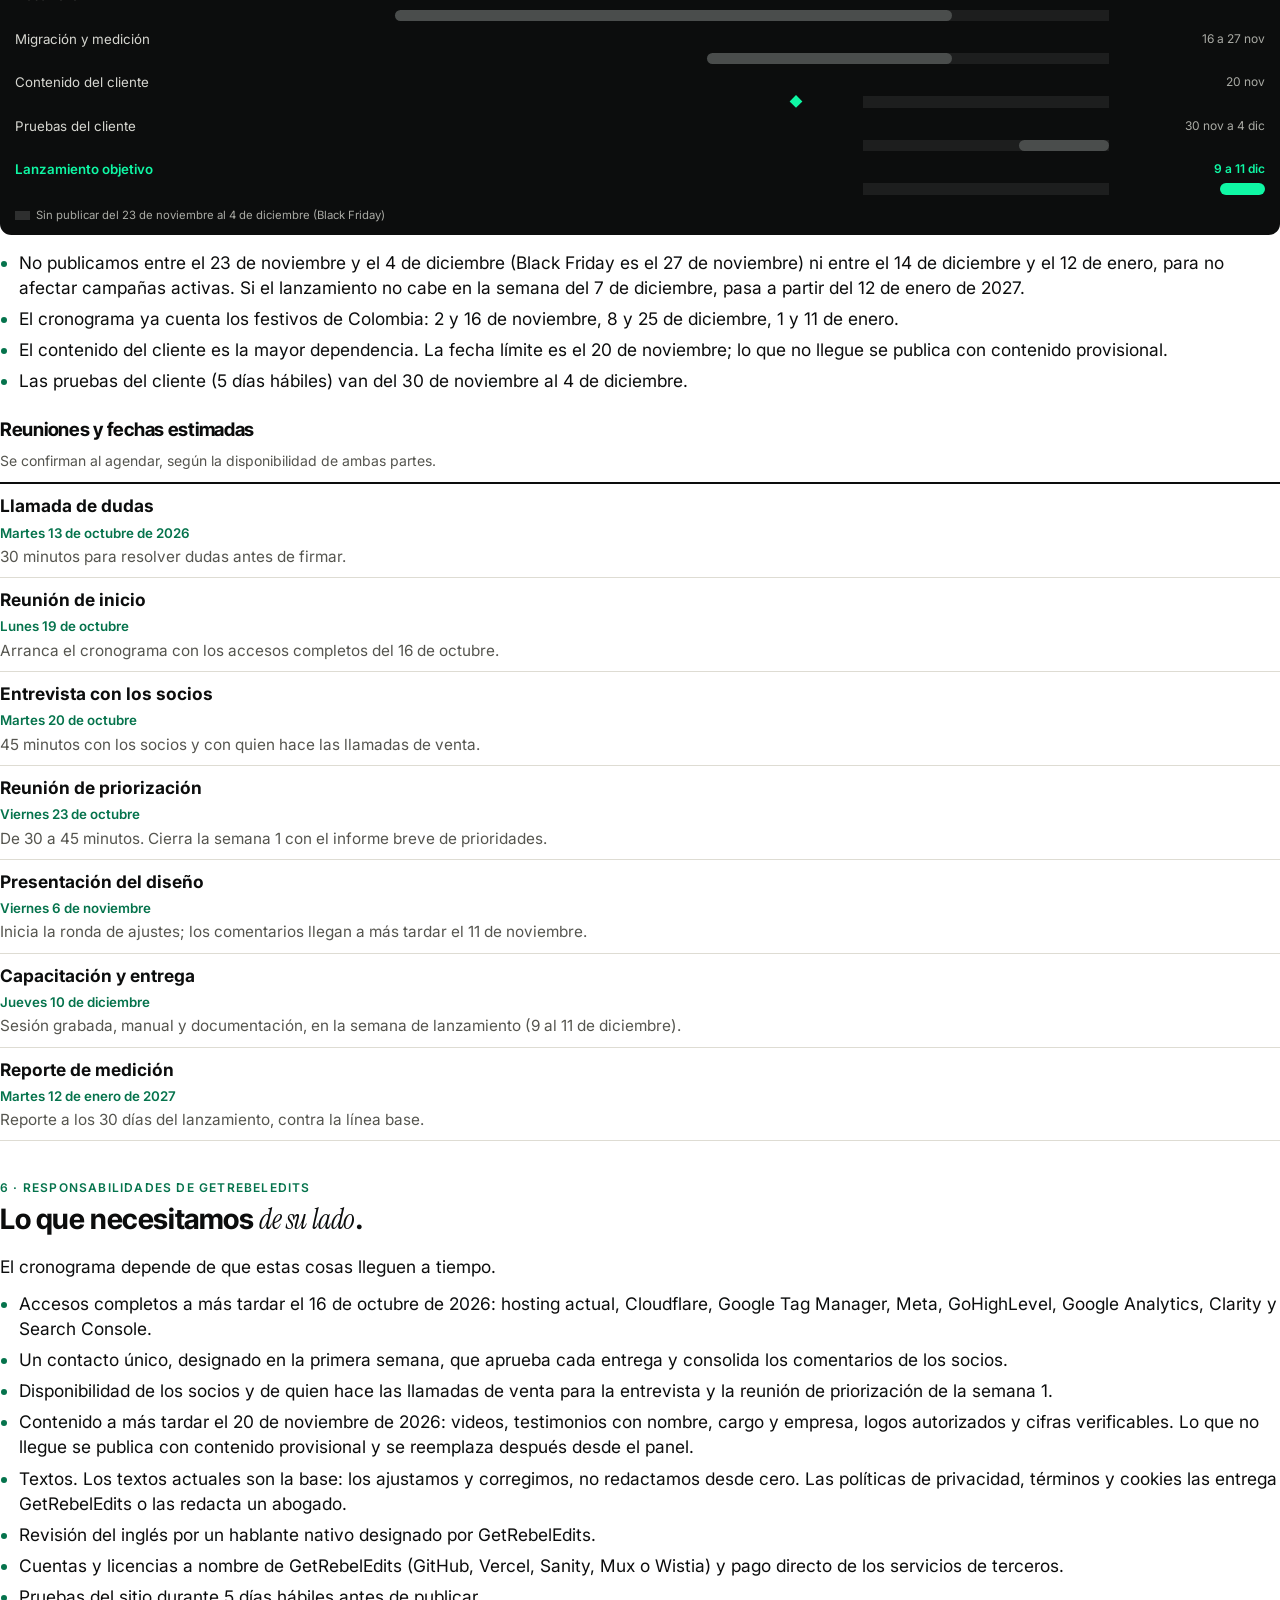
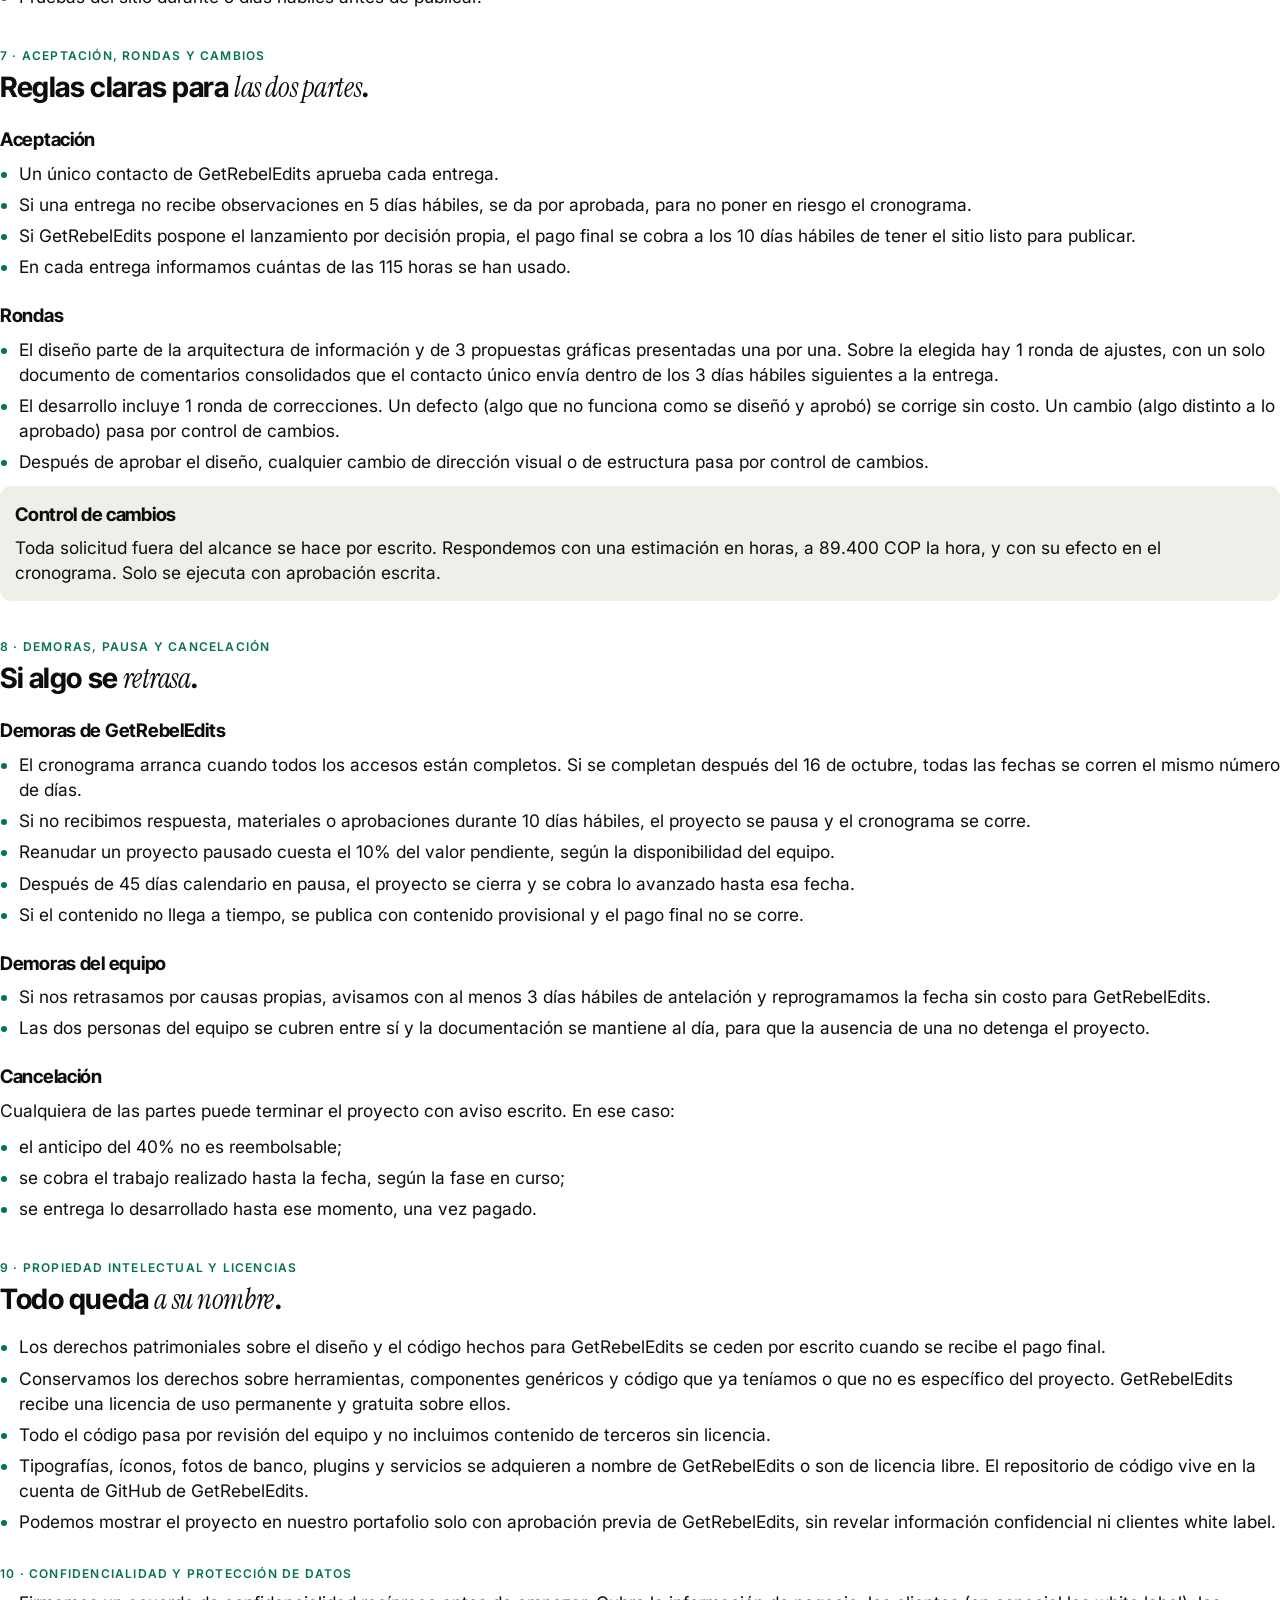
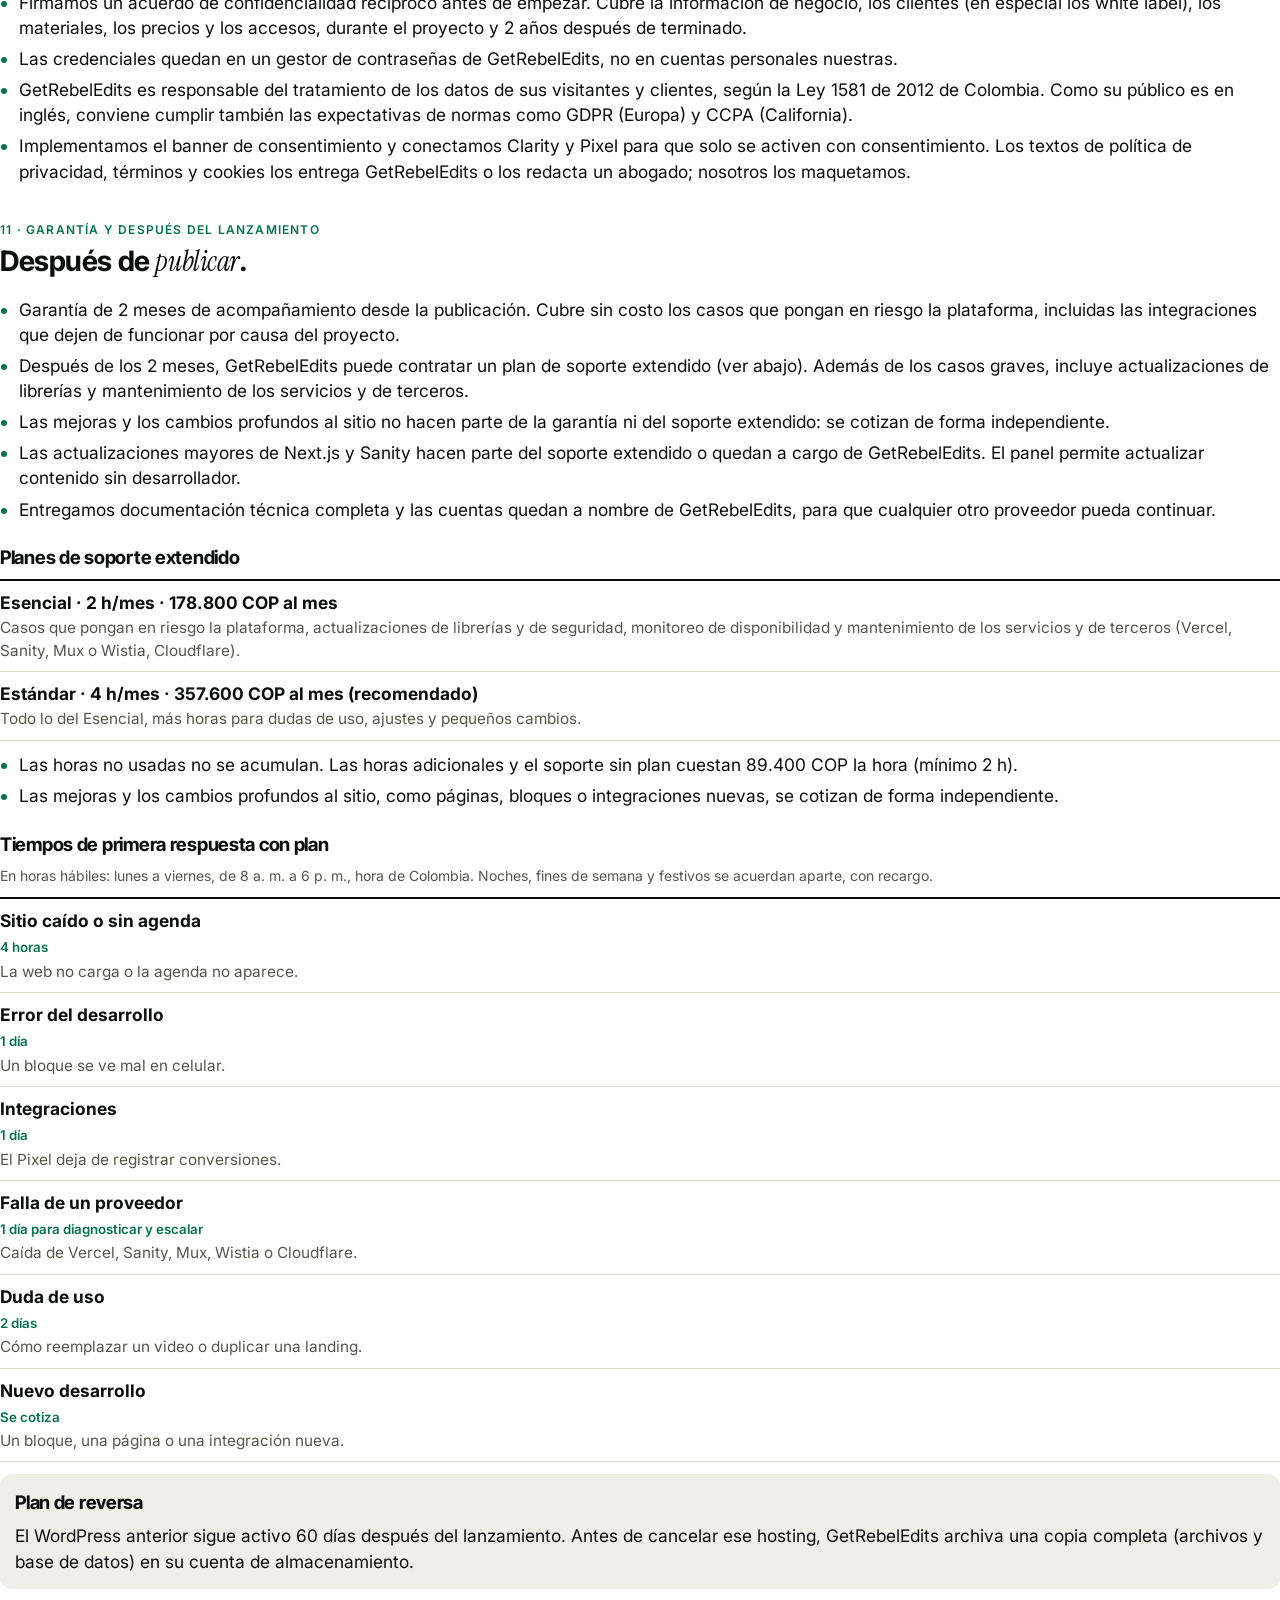
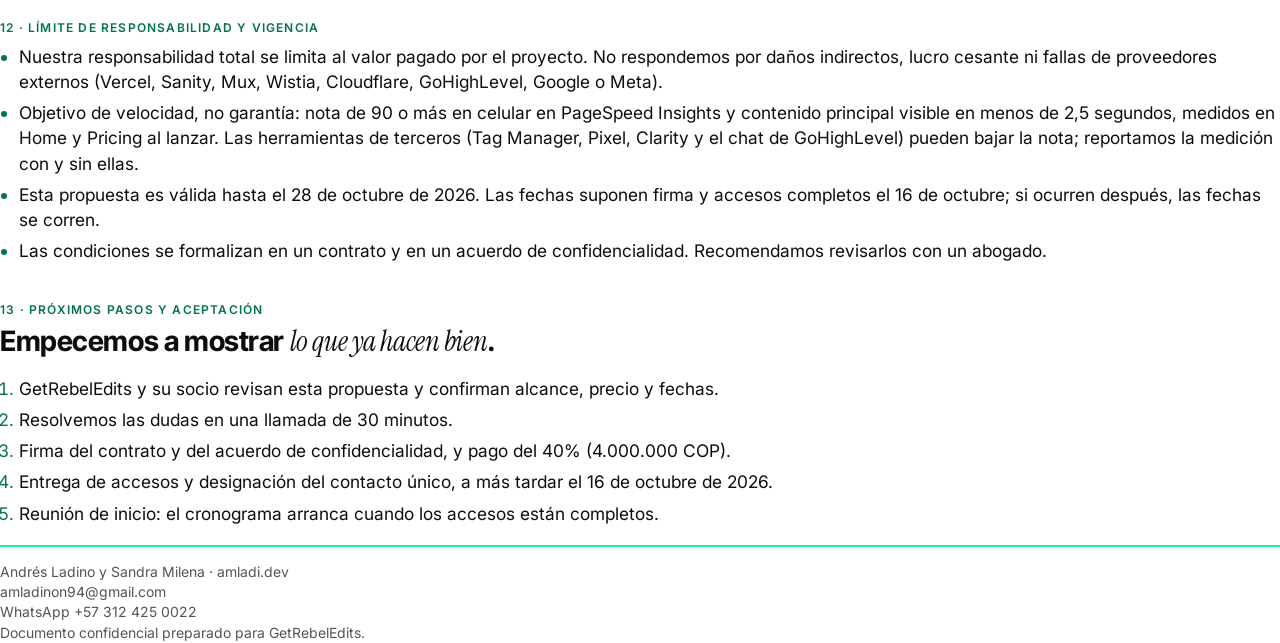
==== commit 01903a1c: "Agrega planes de soporte extendido Co-Authored-By: Claude Opus 5.5 (1M context) <noreply@anthropic.c" ====
--- a/pdf-fuente/propuesta.html
+++ b/pdf-fuente/propuesta.html
@@ -341,11 +341,31 @@
   <h2>Después de <em>publicar</em>.</h2>
   <ul>
     <li>Garantía de 2 meses de acompañamiento desde la publicación. Cubre sin costo los casos que pongan en riesgo la plataforma, incluidas las integraciones que dejen de funcionar por causa del proyecto.</li>
-    <li>Después de los 2 meses, GetRebelEdits puede contratar un soporte extendido. Además de los casos graves, incluye actualizaciones de librerías y mantenimiento de los servicios y de terceros. Se cotiza aparte.</li>
+    <li>Después de los 2 meses, GetRebelEdits puede contratar un plan de soporte extendido (ver abajo). Además de los casos graves, incluye actualizaciones de librerías y mantenimiento de los servicios y de terceros.</li>
     <li>Las mejoras y los cambios profundos al sitio no hacen parte de la garantía ni del soporte extendido: se cotizan de forma independiente.</li>
     <li>Las actualizaciones mayores de Next.js y Sanity hacen parte del soporte extendido o quedan a cargo de GetRebelEdits. El panel permite actualizar contenido sin desarrollador.</li>
     <li>Entregamos documentación técnica completa y las cuentas quedan a nombre de GetRebelEdits, para que cualquier otro proveedor pueda continuar.</li>
   </ul>
+  <h3>Planes de soporte extendido</h3>
+  <div class="cost">
+    <div><b>Esencial · 2 h/mes · 178.800 COP al mes</b><p>Casos que pongan en riesgo la plataforma, actualizaciones de librerías y de seguridad, monitoreo de disponibilidad y mantenimiento de los servicios y de terceros (Vercel, Sanity, Mux o Wistia, Cloudflare).</p></div>
+    <div><b>Estándar · 4 h/mes · 357.600 COP al mes (recomendado)</b><p>Todo lo del Esencial, más horas para dudas de uso, ajustes y pequeños cambios.</p></div>
+  </div>
+  <ul style="margin-top:3mm">
+    <li>Las horas no usadas no se acumulan. Las horas adicionales y el soporte sin plan cuestan 89.400 COP la hora (mínimo 2 h).</li>
+    <li>Las mejoras y los cambios profundos al sitio, como páginas, bloques o integraciones nuevas, se cotizan de forma independiente.</li>
+  </ul>
+  <h3>Tiempos de primera respuesta con plan</h3>
+  <p class="small">En horas hábiles: lunes a viernes, de 8 a. m. a 6 p. m., hora de Colombia. Noches, fines de semana y festivos se acuerdan aparte, con recargo.</p>
+  <div class="meet">
+    <div><b>Sitio caído o sin agenda</b><small>4 horas</small><p>La web no carga o la agenda no aparece.</p></div>
+    <div><b>Error del desarrollo</b><small>1 día</small><p>Un bloque se ve mal en celular.</p></div>
+    <div><b>Integraciones</b><small>1 día</small><p>El Pixel deja de registrar conversiones.</p></div>
+    <div><b>Falla de un proveedor</b><small>1 día para diagnosticar y escalar</small><p>Caída de Vercel, Sanity, Mux, Wistia o Cloudflare.</p></div>
+    <div><b>Duda de uso</b><small>2 días</small><p>Cómo reemplazar un video o duplicar una landing.</p></div>
+    <div><b>Nuevo desarrollo</b><small>Se cotiza</small><p>Un bloque, una página o una integración nueva.</p></div>
+  </div>
+
   <div class="box">
     <h3>Plan de reversa</h3>
     <p>El WordPress anterior sigue activo 60 días después del lanzamiento. Antes de cancelar ese hosting, GetRebelEdits archiva una copia completa (archivos y base de datos) en su cuenta de almacenamiento.</p>
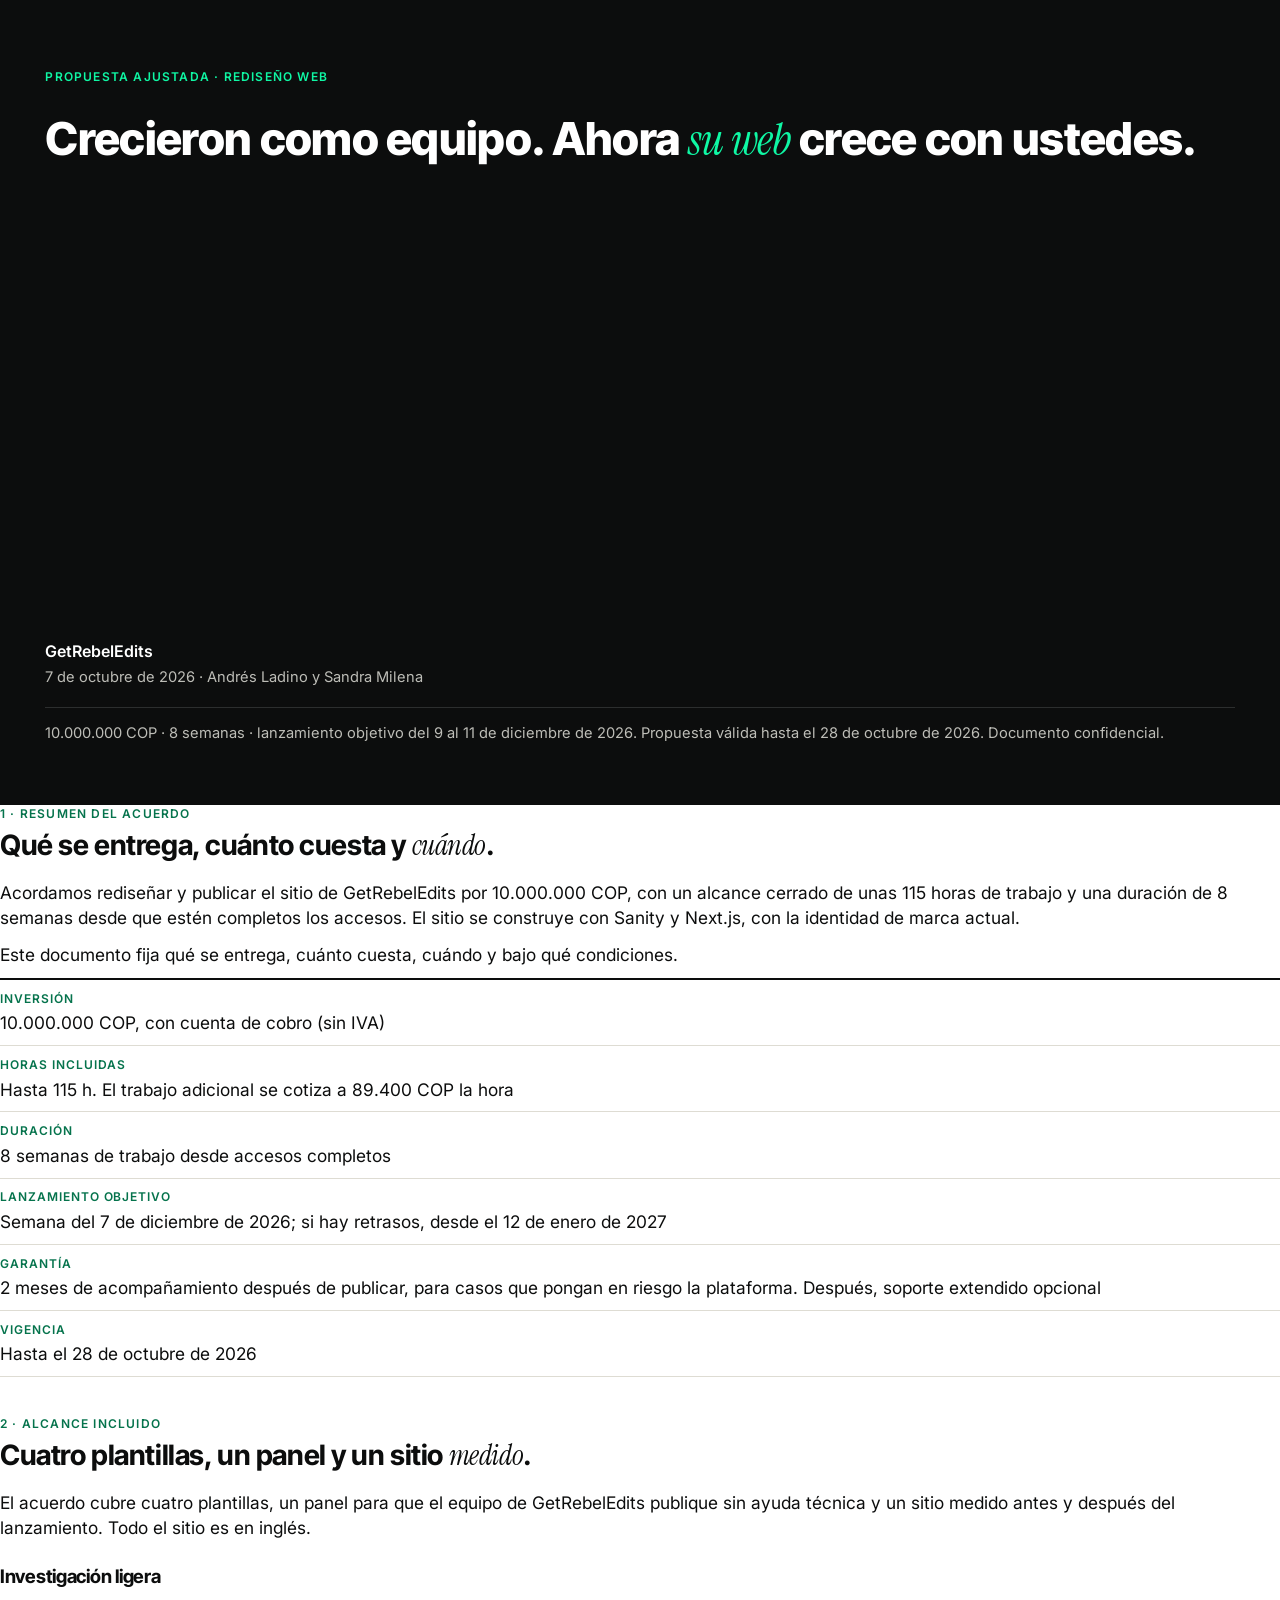
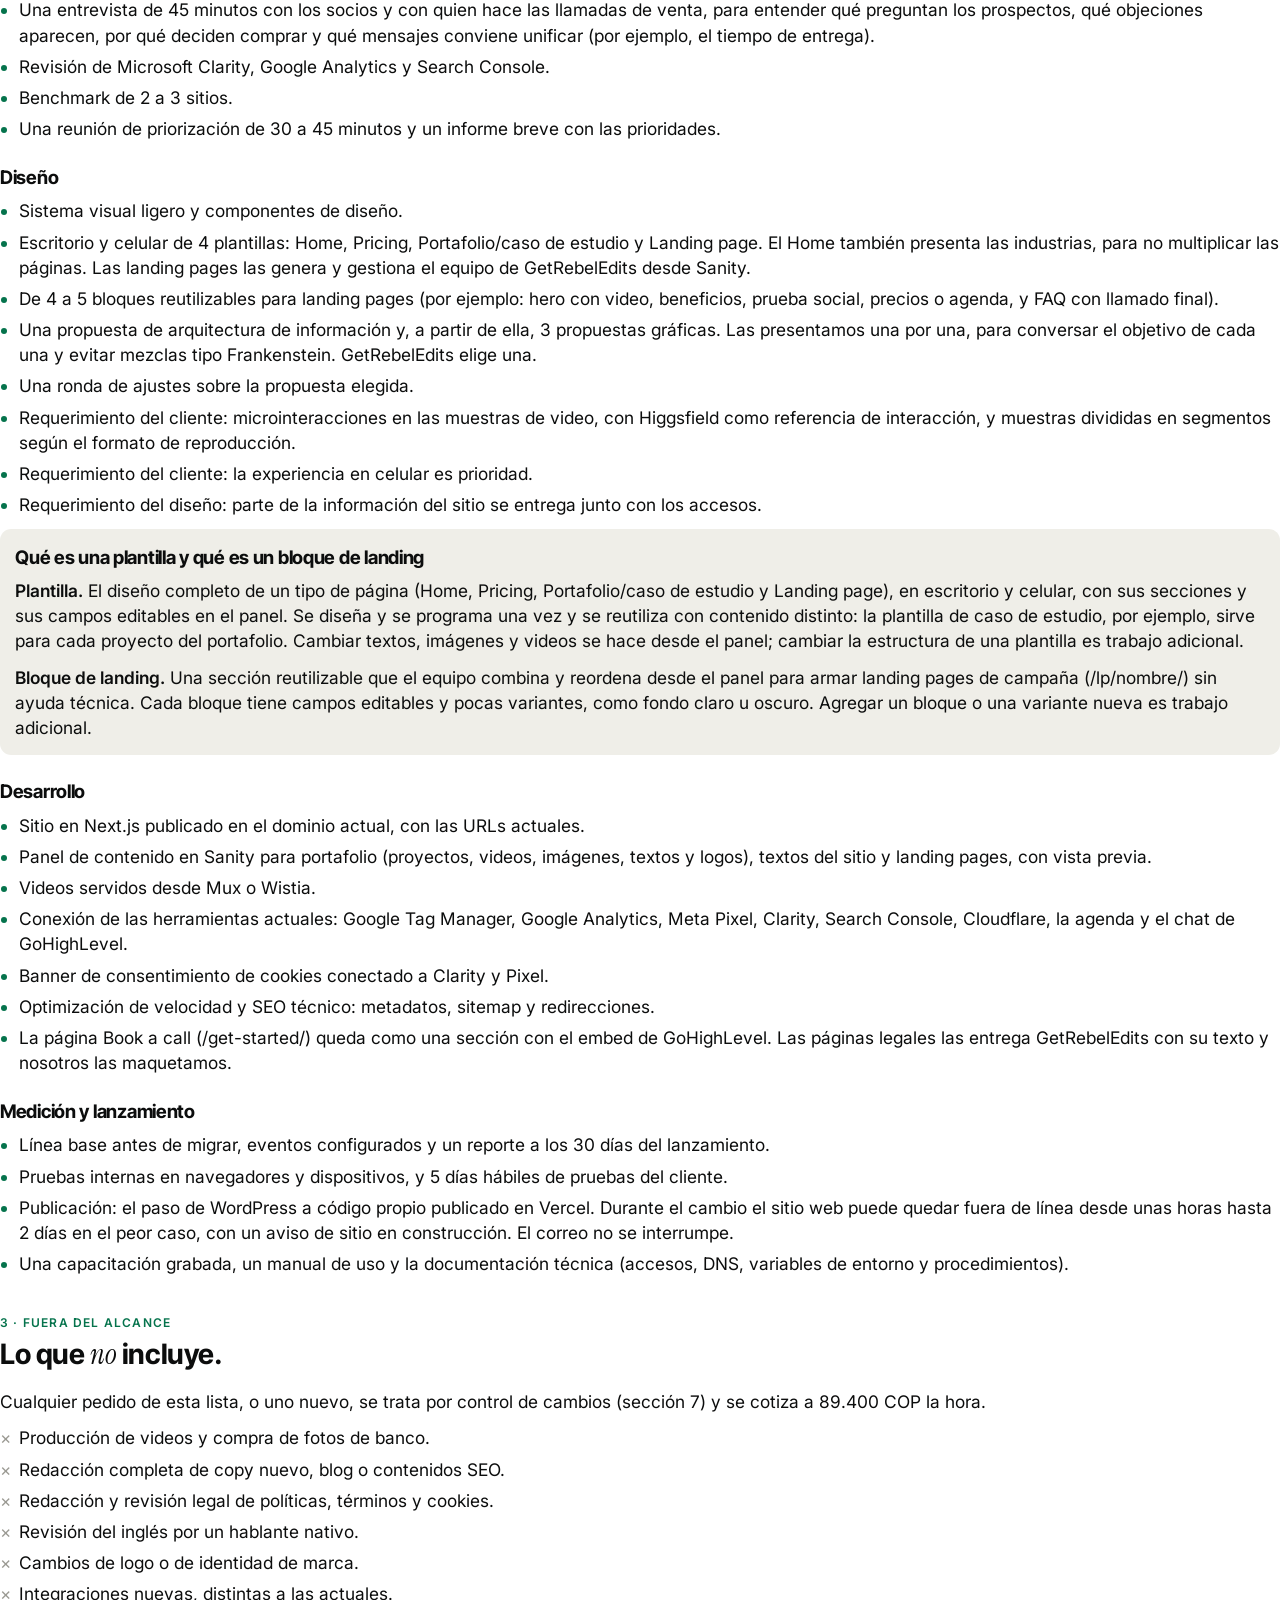
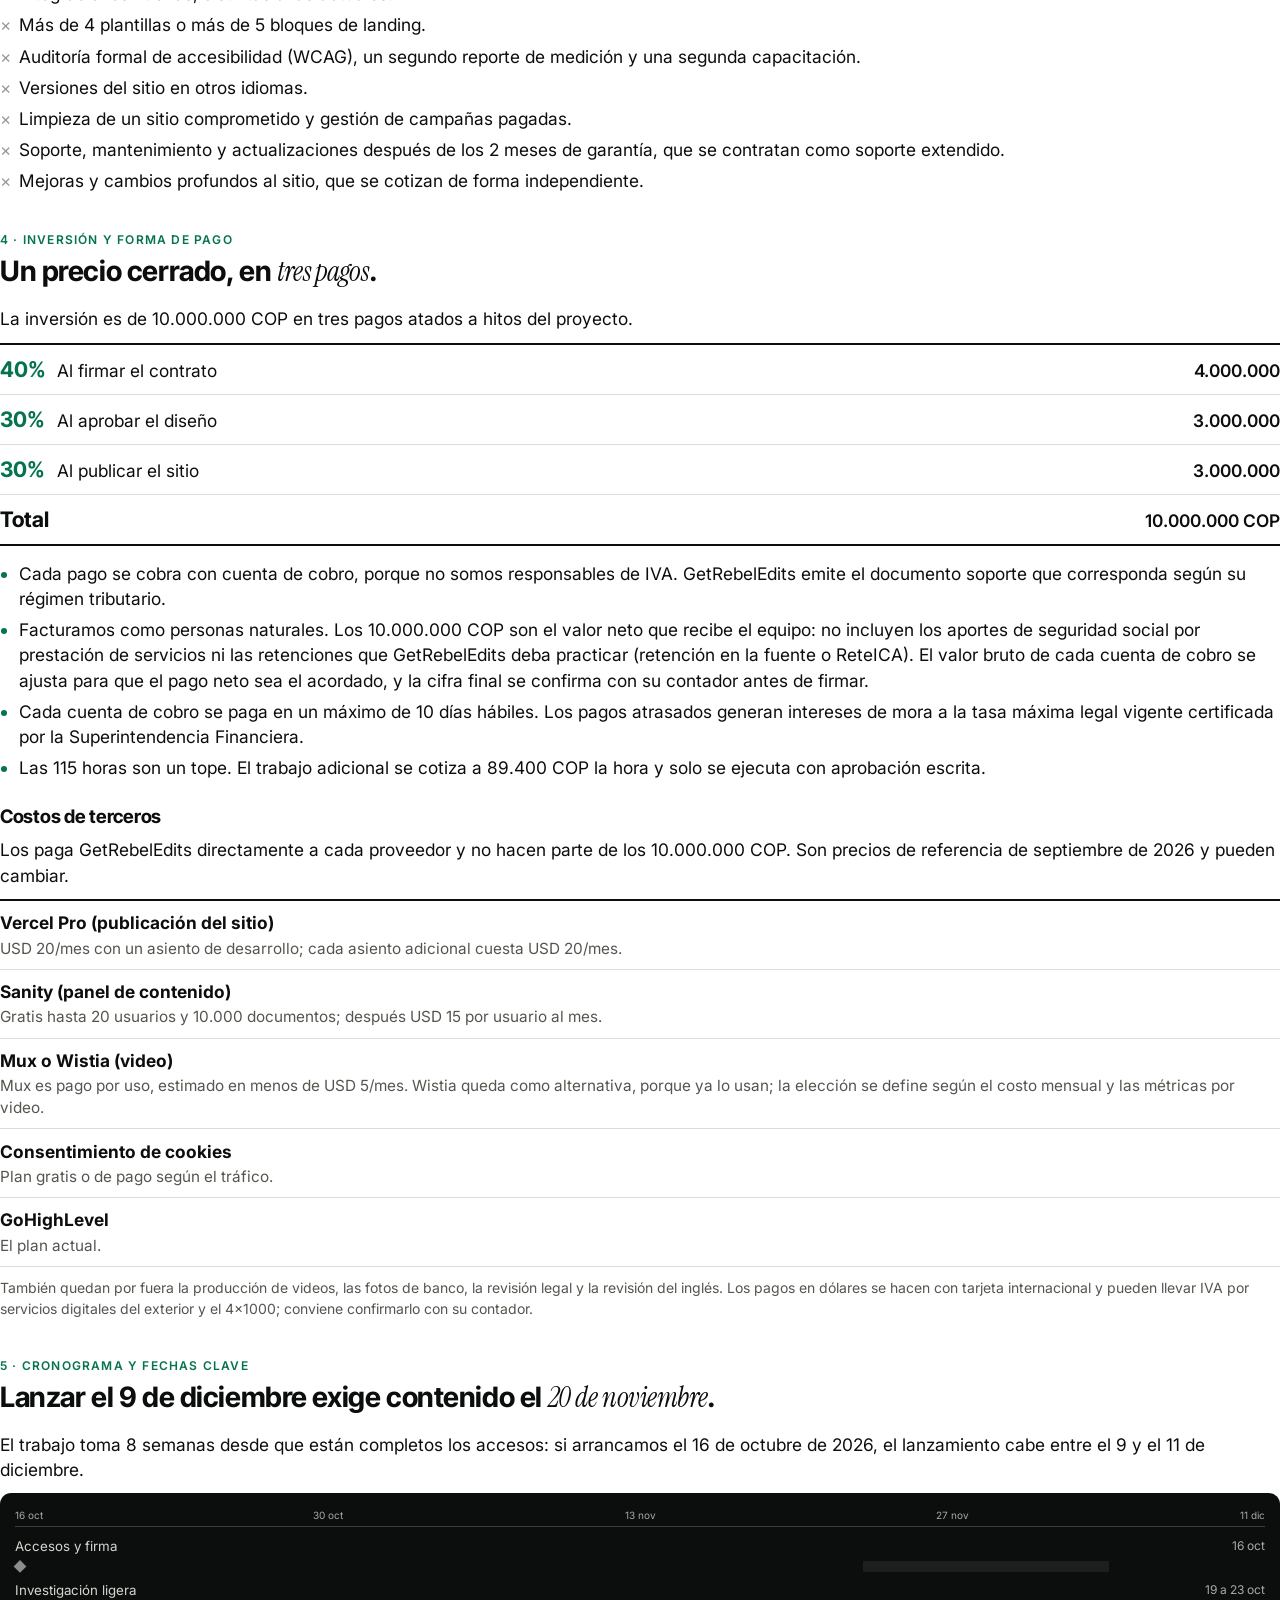
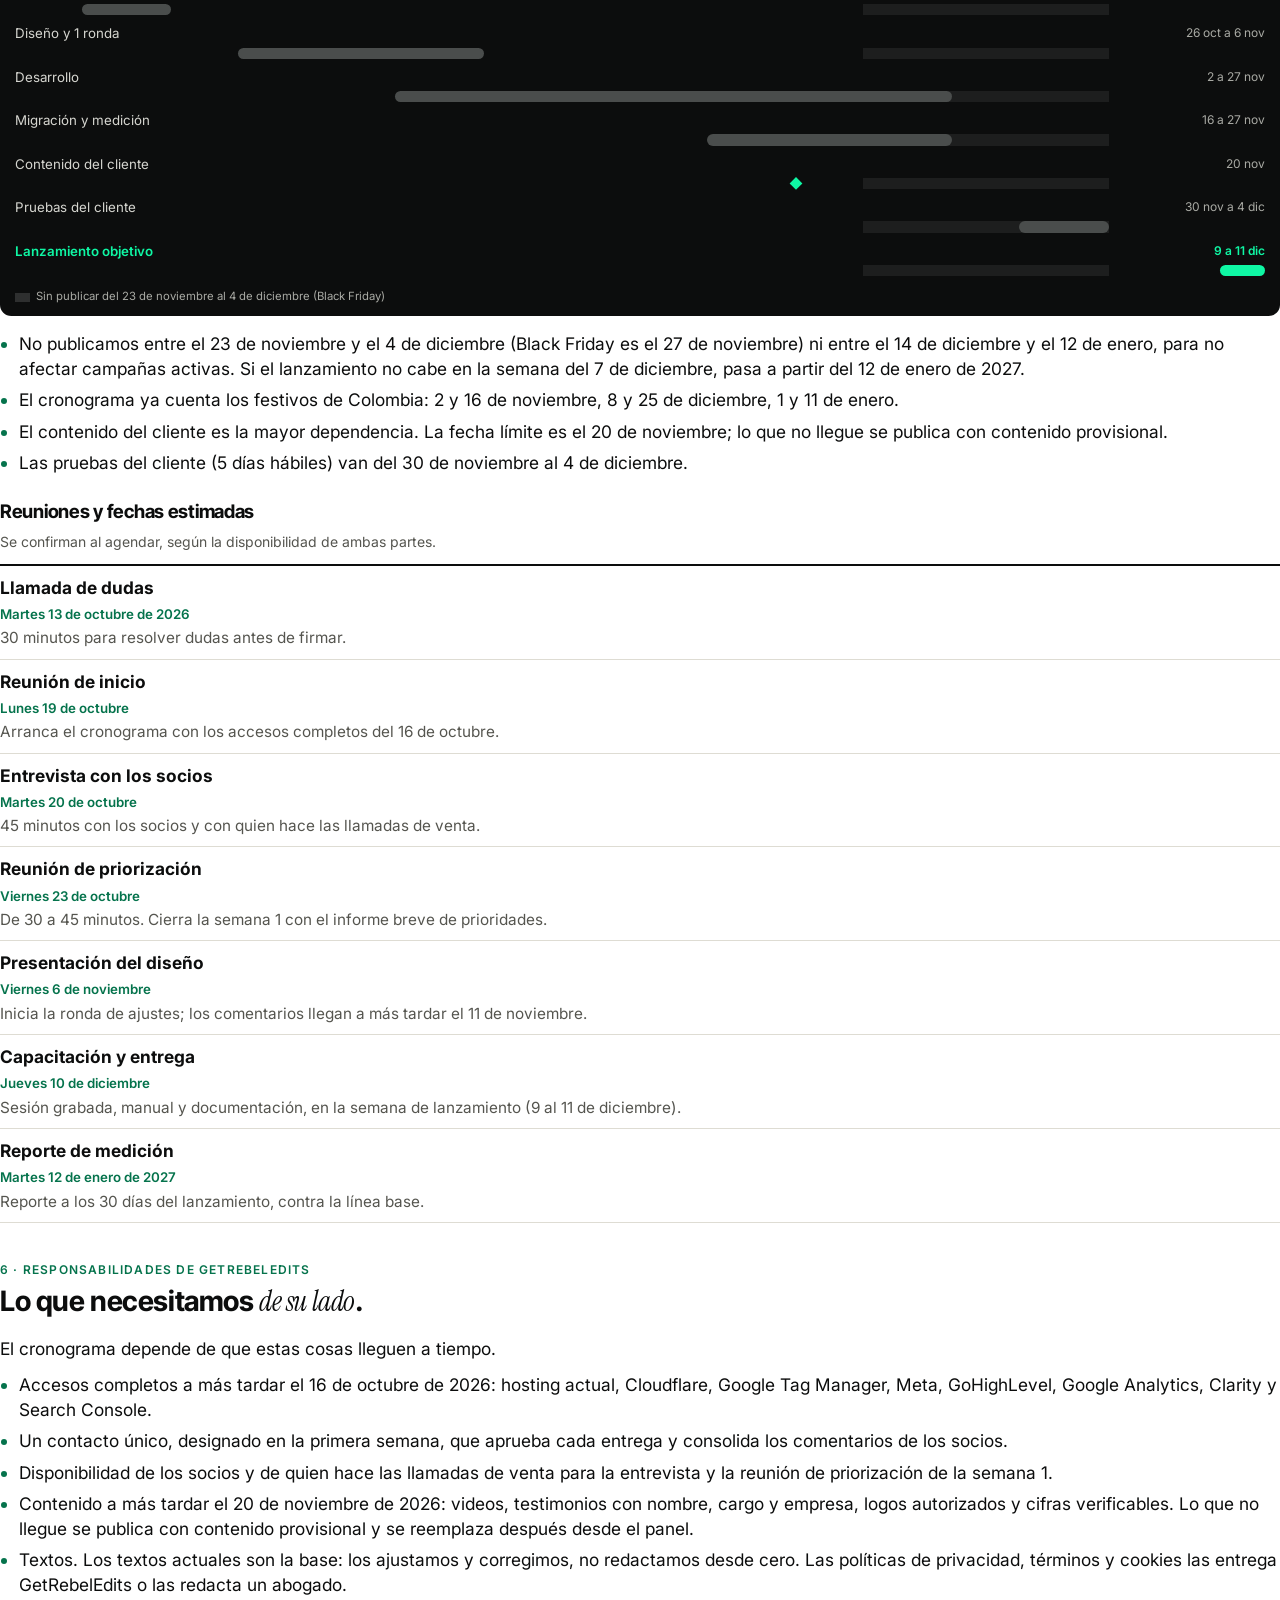
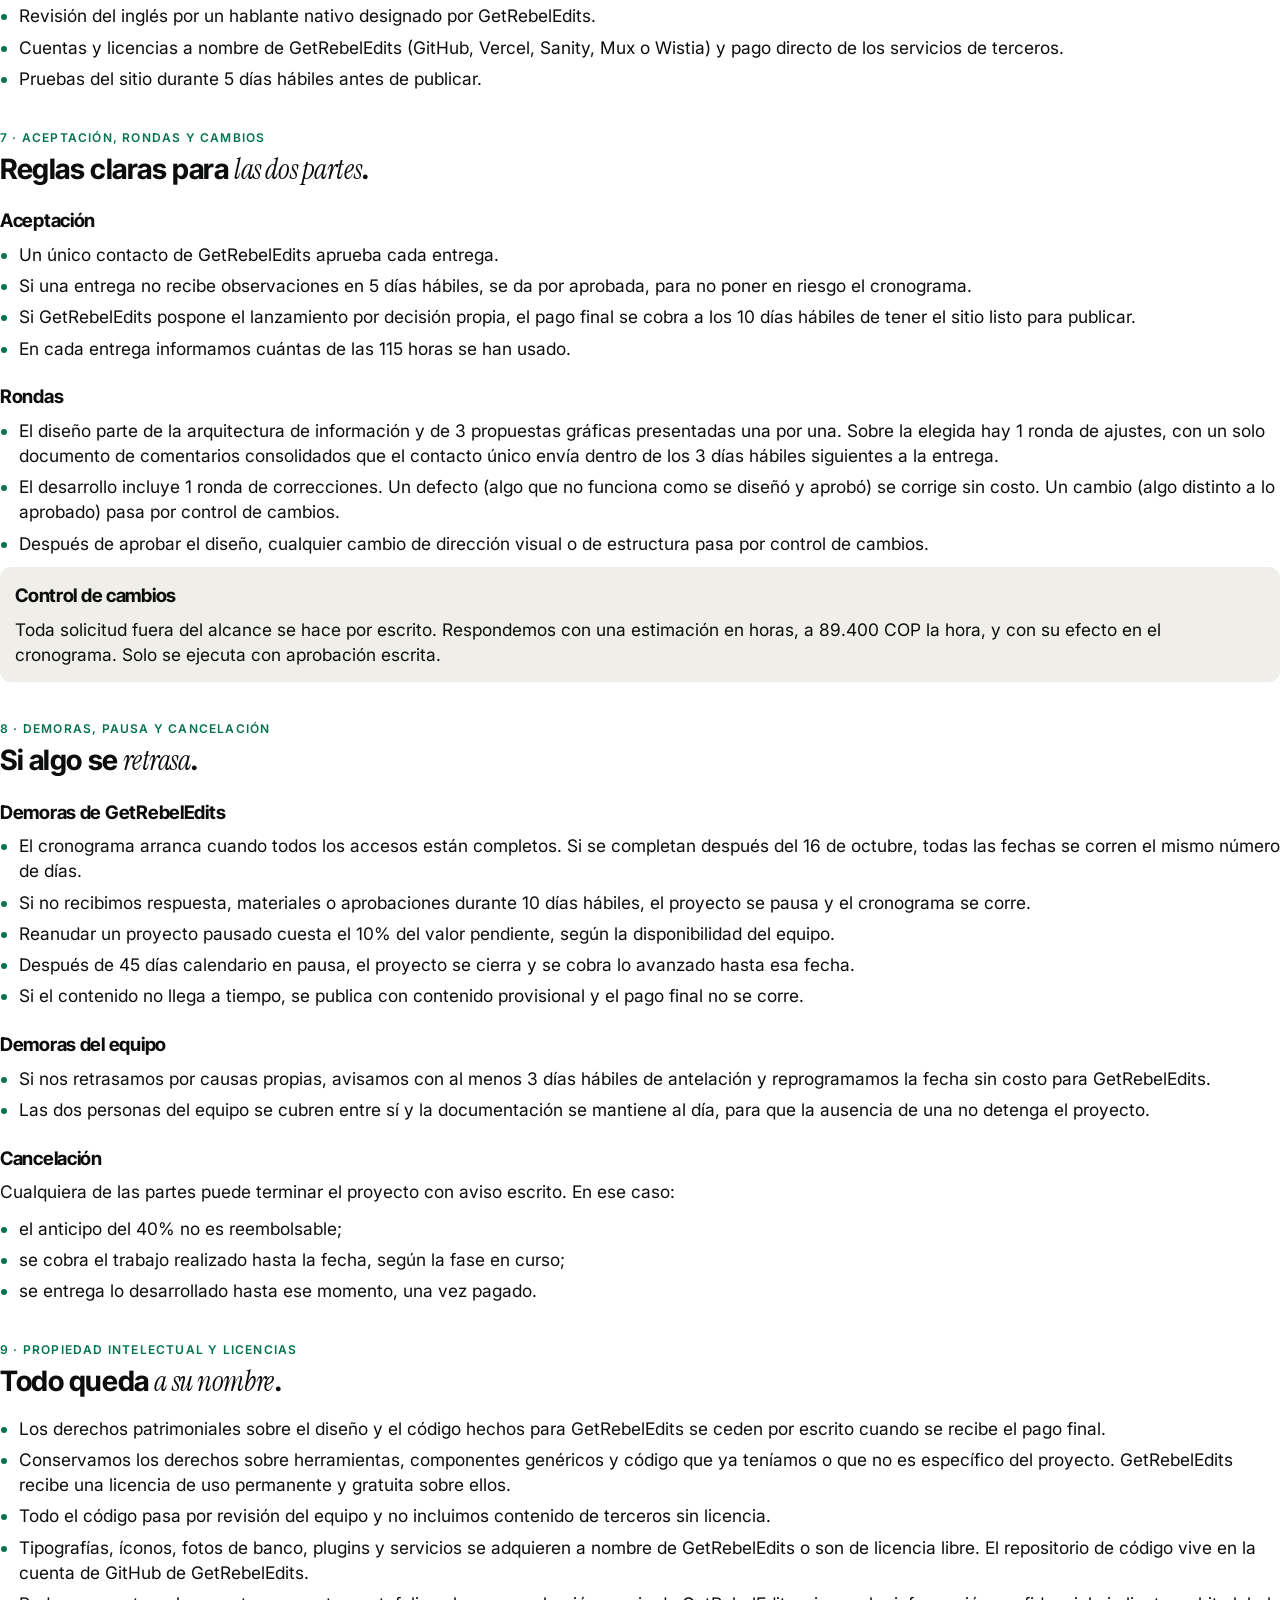
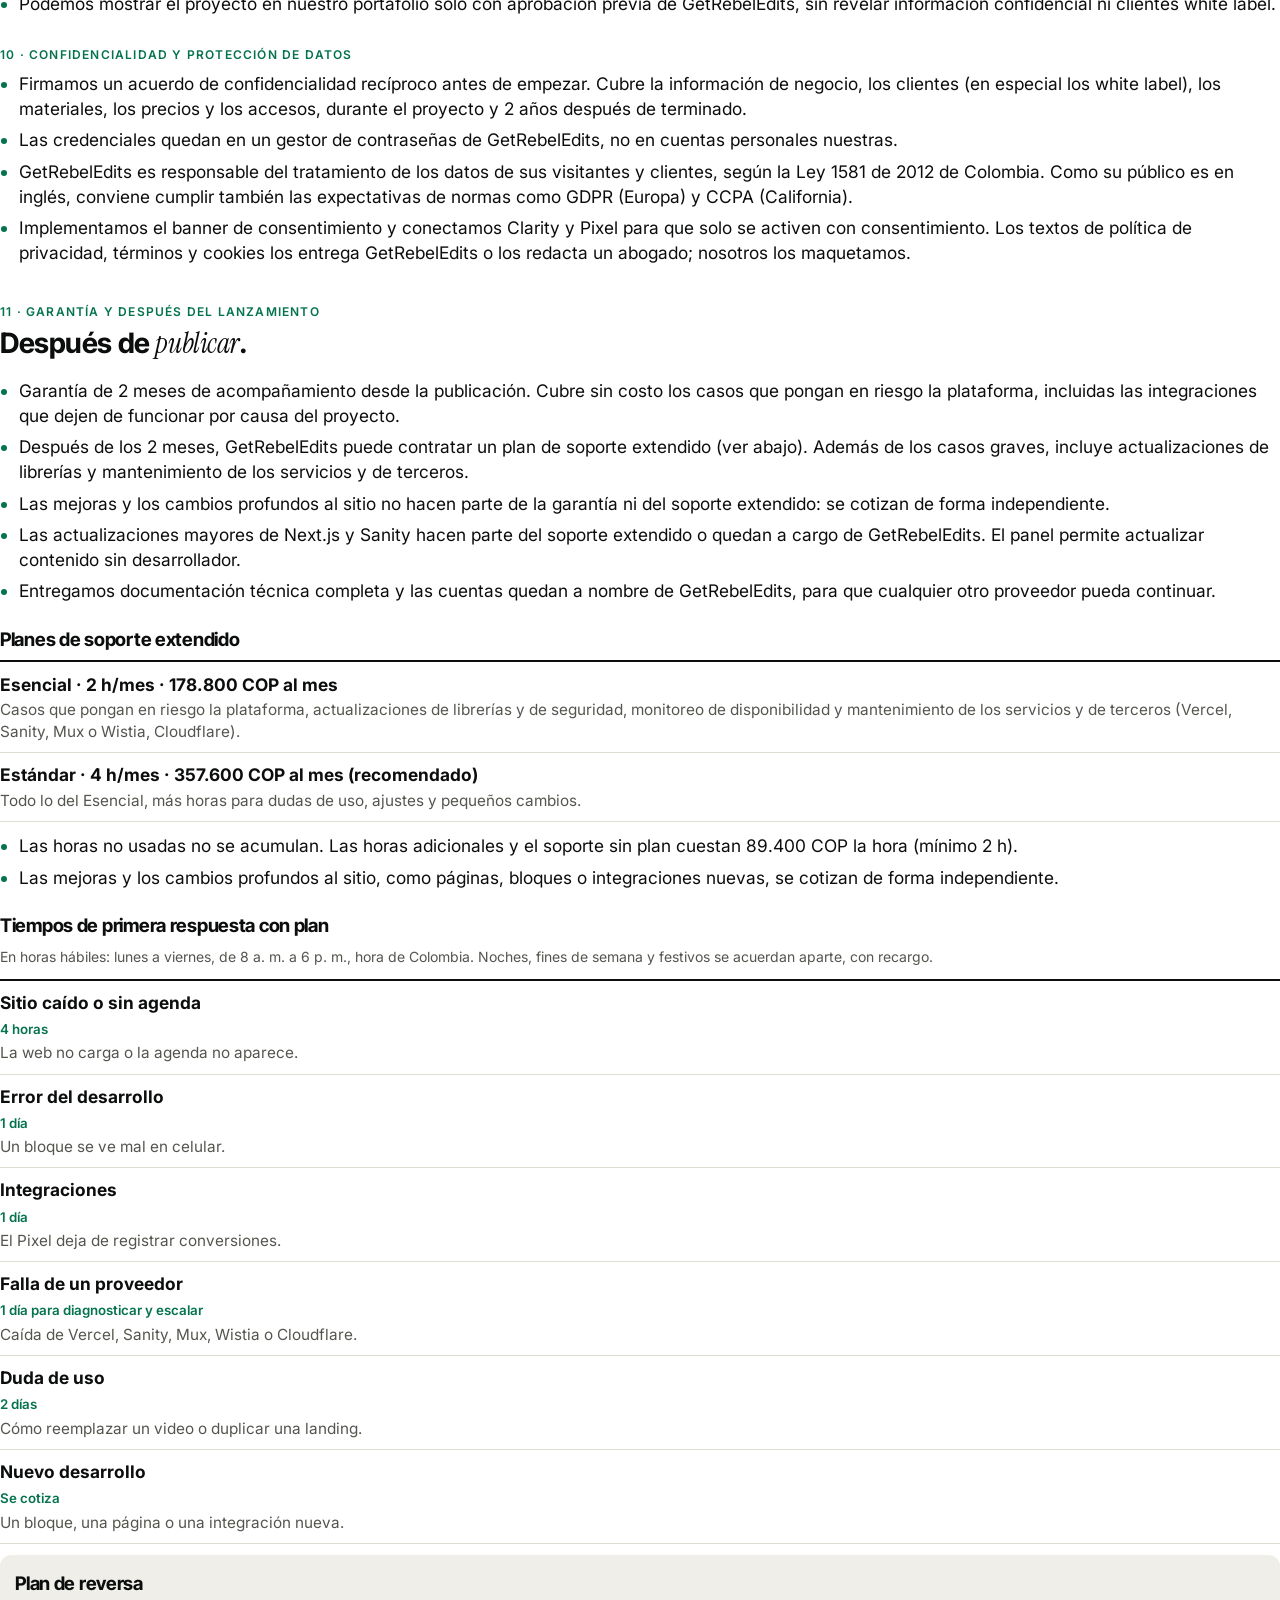
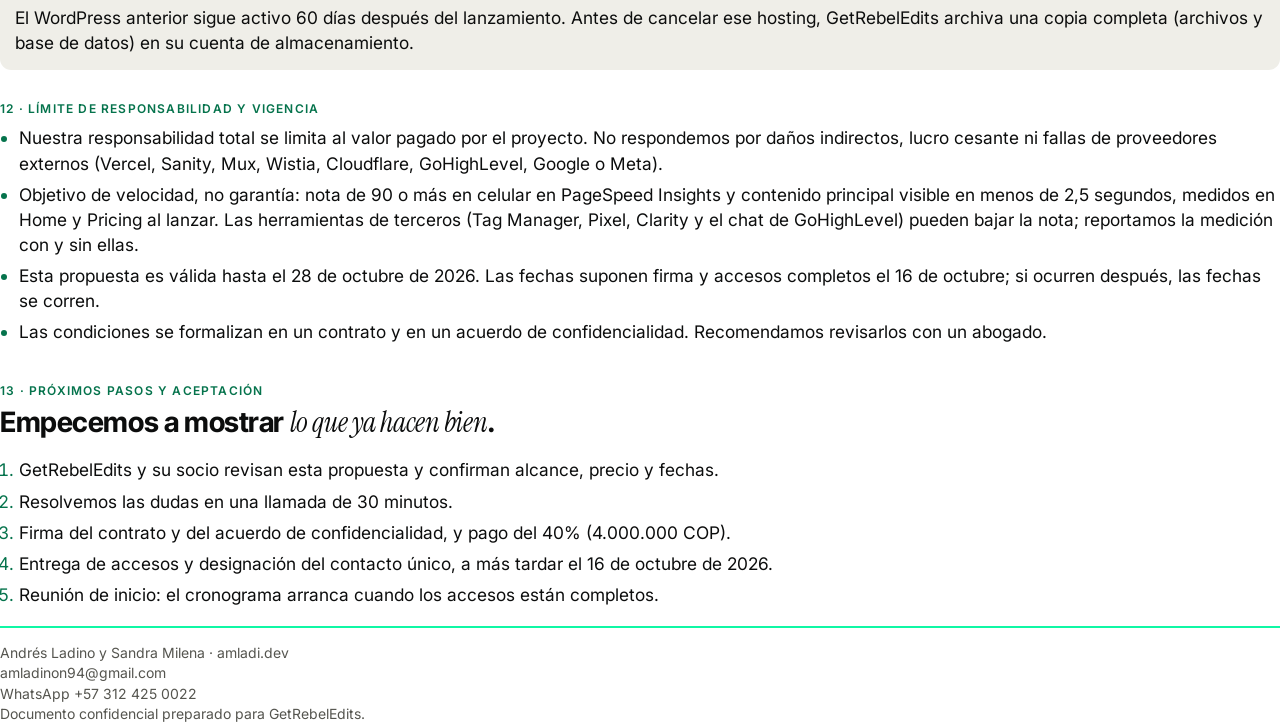
==== commit c1d0940e: "Aclara que el valor es neto: facturación como personas naturales Co-Authored-By: Claude Opus 5.5 (1M" ====
--- a/pdf-fuente/propuesta.html
+++ b/pdf-fuente/propuesta.html
@@ -199,6 +199,7 @@
   </div>
   <ul>
     <li>Cada pago se cobra con cuenta de cobro, porque no somos responsables de IVA. GetRebelEdits emite el documento soporte que corresponda según su régimen tributario.</li>
+    <li>Facturamos como personas naturales. Los 10.000.000 COP son el valor neto que recibe el equipo: no incluyen los aportes de seguridad social por prestación de servicios ni las retenciones que GetRebelEdits deba practicar (retención en la fuente o ReteICA). El valor bruto de cada cuenta de cobro se ajusta para que el pago neto sea el acordado, y la cifra final se confirma con su contador antes de firmar.</li>
     <li>Cada cuenta de cobro se paga en un máximo de 10 días hábiles. Los pagos atrasados generan intereses de mora a la tasa máxima legal vigente certificada por la Superintendencia Financiera.</li>
     <li>Las 115 horas son un tope. El trabajo adicional se cotiza a 89.400 COP la hora y solo se ejecuta con aprobación escrita.</li>
   </ul>
